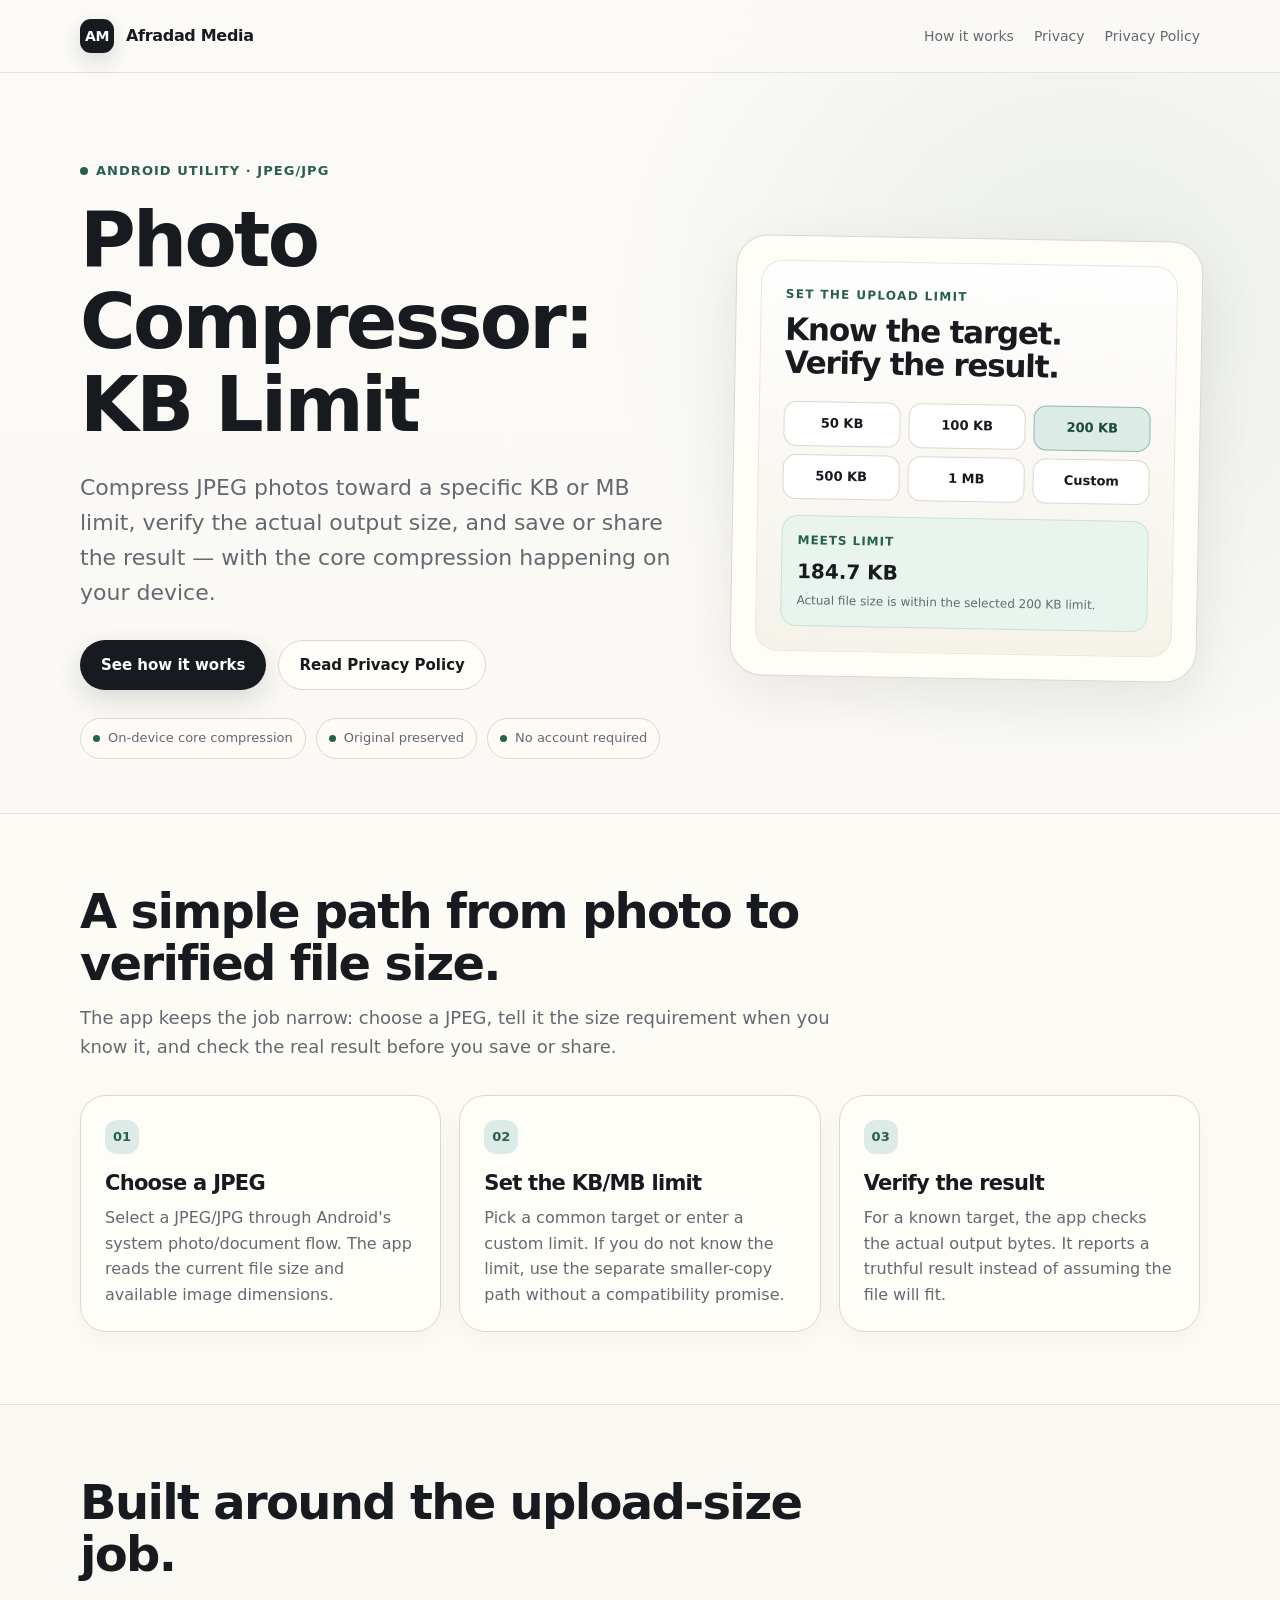
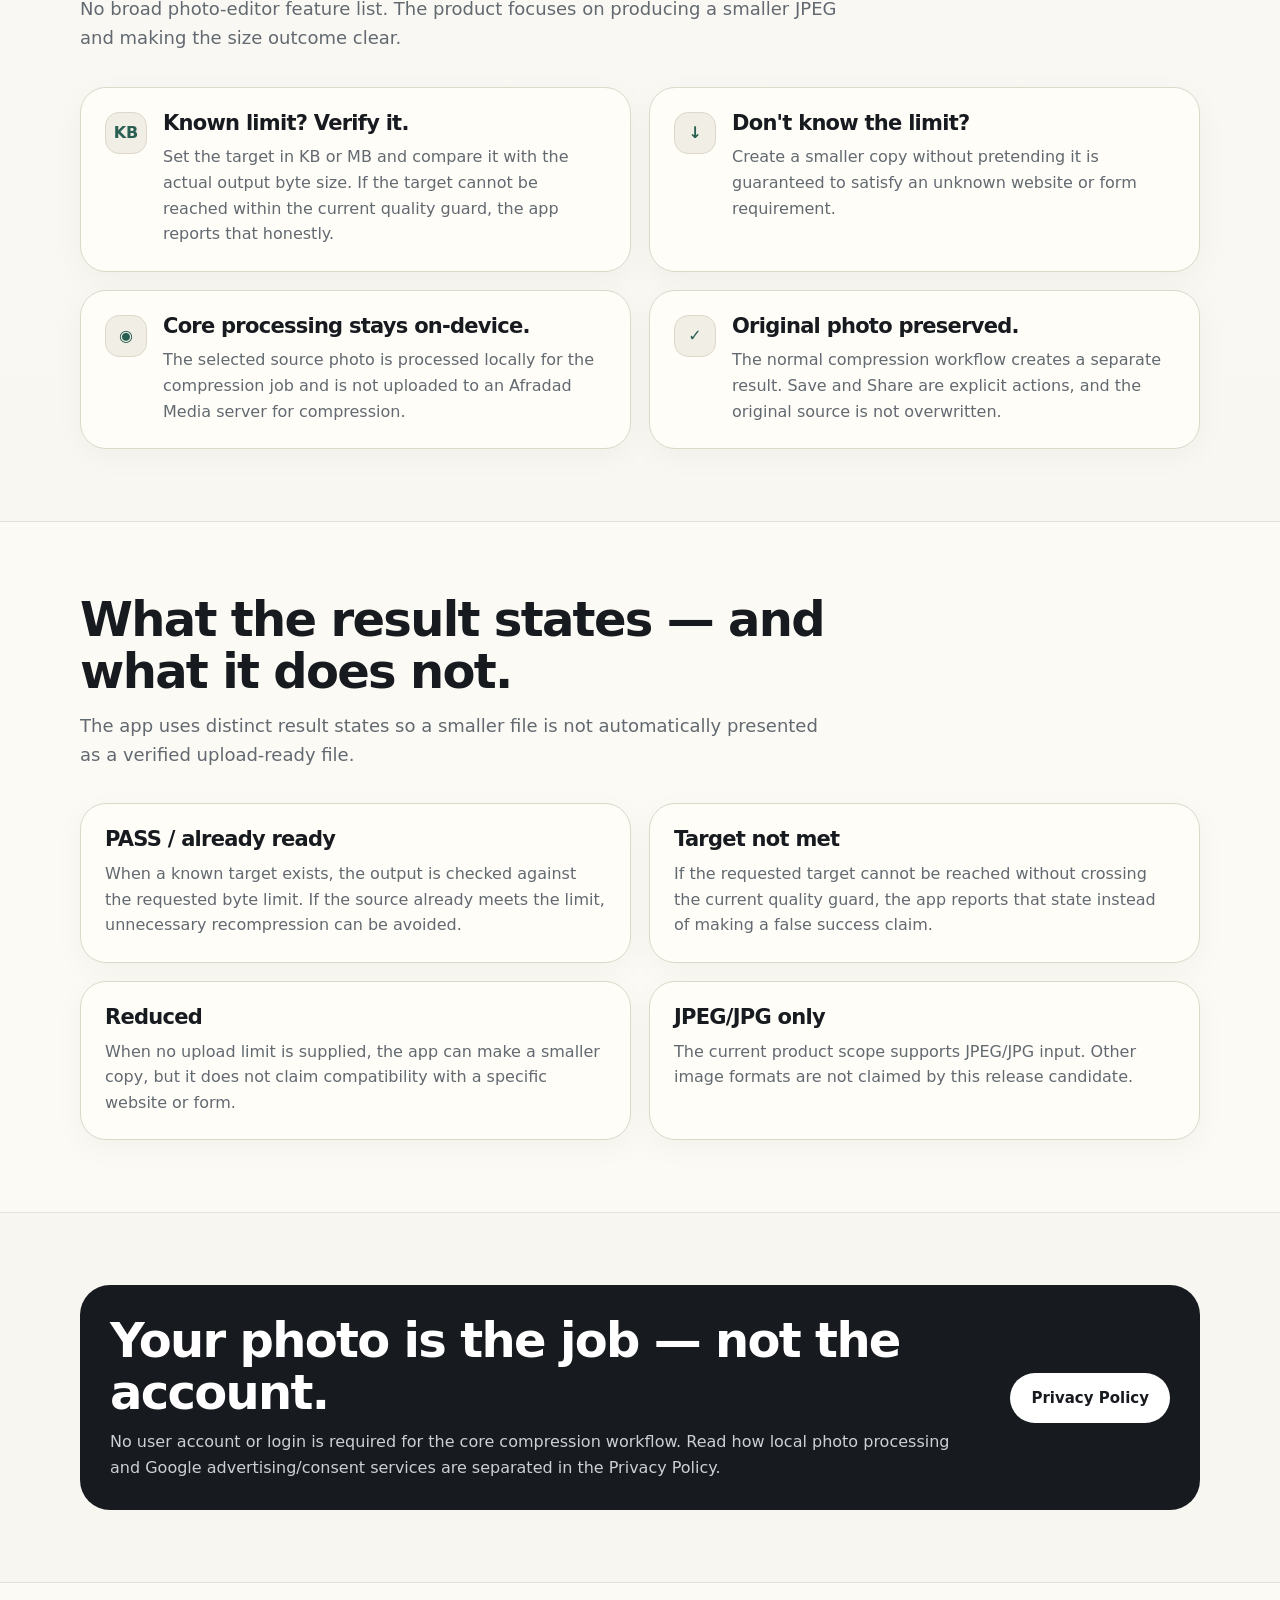
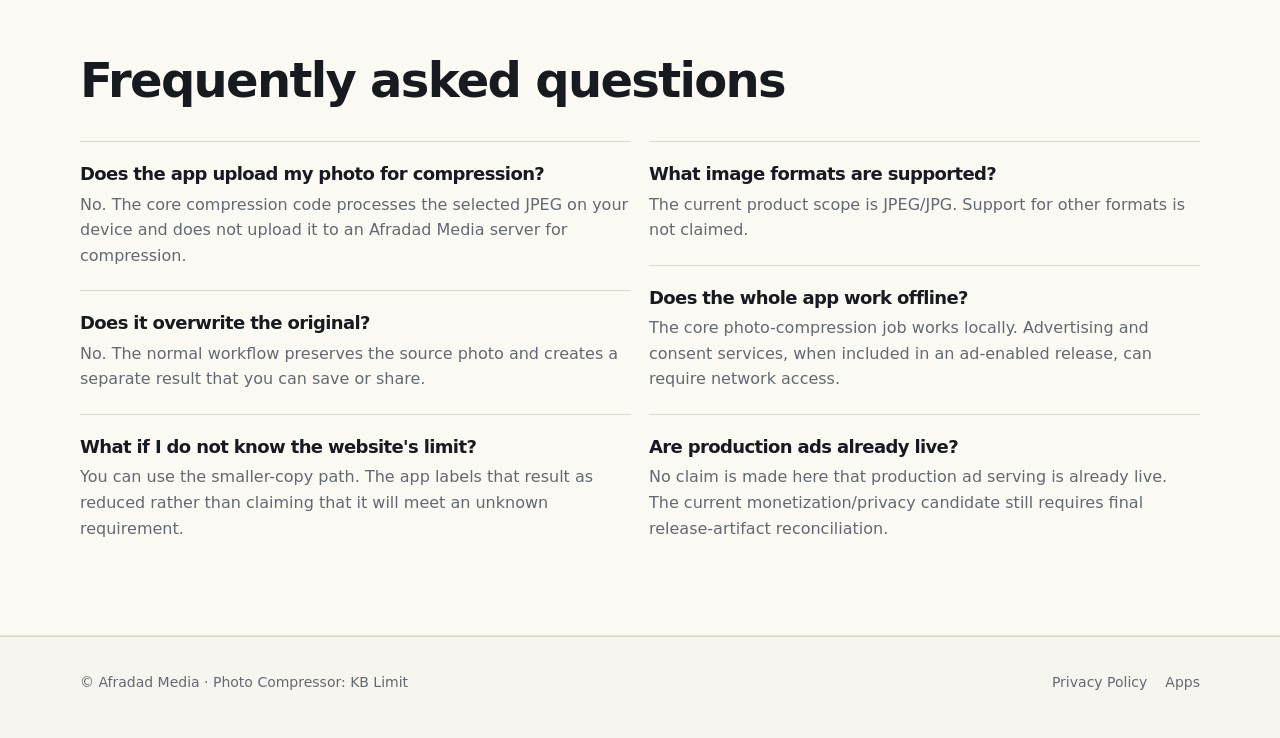
==== public/photo-compressor-kb-limit/index.html @ e623240b "feat: add Photo Compressor landing page candidate" ====
<!doctype html>
<html lang="en">
<head>
  <meta charset="utf-8">
  <meta name="viewport" content="width=device-width,initial-scale=1">
  <meta name="robots" content="noindex,nofollow">
  <meta name="description" content="Compress JPEG photos toward a specific KB or MB limit, verify the actual output size, and save or share the result.">
  <link rel="canonical" href="https://apps.afradadmedia.com/photo-compressor-kb-limit/">
  <title>Photo Compressor: KB Limit — Afradad Media</title>
  <link rel="stylesheet" href="./assets/site.css">
</head>
<body>
  <header class="site-header">
    <div class="container nav">
      <a class="brand" href="../" aria-label="Afradad Media apps home">
        <span class="brand-mark" aria-hidden="true">AM</span>
        <span>Afradad Media</span>
      </a>
      <nav class="nav-links" aria-label="Primary">
        <a href="#how-it-works">How it works</a>
        <a href="#privacy">Privacy</a>
        <a href="./privacy/">Privacy Policy</a>
      </nav>
    </div>
  </header>

  <main>
    <section class="hero">
      <div class="container hero-grid">
        <div>
          <div class="eyebrow">Android utility · JPEG/JPG</div>
          <h1>Photo Compressor:<br>KB Limit</h1>
          <p class="lead">Compress JPEG photos toward a specific KB or MB limit, verify the actual output size, and save or share the result — with the core compression happening on your device.</p>
          <div class="hero-actions">
            <a class="button primary" href="#how-it-works">See how it works</a>
            <a class="button secondary" href="./privacy/">Read Privacy Policy</a>
          </div>
          <div class="trust-row" aria-label="Product highlights">
            <span class="trust-pill"><span class="trust-dot"></span>On-device core compression</span>
            <span class="trust-pill"><span class="trust-dot"></span>Original preserved</span>
            <span class="trust-pill"><span class="trust-dot"></span>No account required</span>
          </div>
        </div>

        <div class="product-card" aria-label="Illustration of the KB limit workflow">
          <div class="product-card-inner">
            <div class="mini-kicker">Set the upload limit</div>
            <div class="mini-title">Know the target.<br>Verify the result.</div>
            <div class="limit-grid" aria-hidden="true">
              <div class="limit-chip">50 KB</div>
              <div class="limit-chip">100 KB</div>
              <div class="limit-chip active">200 KB</div>
              <div class="limit-chip">500 KB</div>
              <div class="limit-chip">1 MB</div>
              <div class="limit-chip">Custom</div>
            </div>
            <div class="proof-box" aria-hidden="true">
              <div class="proof-label">Meets limit</div>
              <div class="proof-value">184.7 KB</div>
              <div class="proof-detail">Actual file size is within the selected 200 KB limit.</div>
            </div>
          </div>
        </div>
      </div>
    </section>

    <section class="section section-soft" id="how-it-works">
      <div class="container">
        <div class="section-head">
          <h2>A simple path from photo to verified file size.</h2>
          <p>The app keeps the job narrow: choose a JPEG, tell it the size requirement when you know it, and check the real result before you save or share.</p>
        </div>
        <div class="step-grid">
          <article class="card">
            <div class="step-num">01</div>
            <h3>Choose a JPEG</h3>
            <p>Select a JPEG/JPG through Android's system photo/document flow. The app reads the current file size and available image dimensions.</p>
          </article>
          <article class="card">
            <div class="step-num">02</div>
            <h3>Set the KB/MB limit</h3>
            <p>Pick a common target or enter a custom limit. If you do not know the limit, use the separate smaller-copy path without a compatibility promise.</p>
          </article>
          <article class="card">
            <div class="step-num">03</div>
            <h3>Verify the result</h3>
            <p>For a known target, the app checks the actual output bytes. It reports a truthful result instead of assuming the file will fit.</p>
          </article>
        </div>
      </div>
    </section>

    <section class="section">
      <div class="container">
        <div class="section-head">
          <h2>Built around the upload-size job.</h2>
          <p>No broad photo-editor feature list. The product focuses on producing a smaller JPEG and making the size outcome clear.</p>
        </div>
        <div class="feature-grid">
          <article class="card feature-card">
            <div class="icon" aria-hidden="true">KB</div>
            <div>
              <h3>Known limit? Verify it.</h3>
              <p>Set the target in KB or MB and compare it with the actual output byte size. If the target cannot be reached within the current quality guard, the app reports that honestly.</p>
            </div>
          </article>
          <article class="card feature-card">
            <div class="icon" aria-hidden="true">↓</div>
            <div>
              <h3>Don't know the limit?</h3>
              <p>Create a smaller copy without pretending it is guaranteed to satisfy an unknown website or form requirement.</p>
            </div>
          </article>
          <article class="card feature-card" id="privacy">
            <div class="icon" aria-hidden="true">◉</div>
            <div>
              <h3>Core processing stays on-device.</h3>
              <p>The selected source photo is processed locally for the compression job and is not uploaded to an Afradad Media server for compression.</p>
            </div>
          </article>
          <article class="card feature-card">
            <div class="icon" aria-hidden="true">✓</div>
            <div>
              <h3>Original photo preserved.</h3>
              <p>The normal compression workflow creates a separate result. Save and Share are explicit actions, and the original source is not overwritten.</p>
            </div>
          </article>
        </div>
      </div>
    </section>

    <section class="section section-soft">
      <div class="container">
        <div class="section-head">
          <h2>What the result states — and what it does not.</h2>
          <p>The app uses distinct result states so a smaller file is not automatically presented as a verified upload-ready file.</p>
        </div>
        <div class="feature-grid">
          <article class="card">
            <h3>PASS / already ready</h3>
            <p>When a known target exists, the output is checked against the requested byte limit. If the source already meets the limit, unnecessary recompression can be avoided.</p>
          </article>
          <article class="card">
            <h3>Target not met</h3>
            <p>If the requested target cannot be reached without crossing the current quality guard, the app reports that state instead of making a false success claim.</p>
          </article>
          <article class="card">
            <h3>Reduced</h3>
            <p>When no upload limit is supplied, the app can make a smaller copy, but it does not claim compatibility with a specific website or form.</p>
          </article>
          <article class="card">
            <h3>JPEG/JPG only</h3>
            <p>The current product scope supports JPEG/JPG input. Other image formats are not claimed by this release candidate.</p>
          </article>
        </div>
      </div>
    </section>

    <section class="section">
      <div class="container">
        <div class="callout">
          <div>
            <h2>Your photo is the job — not the account.</h2>
            <p>No user account or login is required for the core compression workflow. Read how local photo processing and Google advertising/consent services are separated in the Privacy Policy.</p>
          </div>
          <a class="button" href="./privacy/">Privacy Policy</a>
        </div>
      </div>
    </section>

    <section class="section section-soft" id="faq">
      <div class="container">
        <div class="section-head">
          <h2>Frequently asked questions</h2>
        </div>
        <div class="faq-grid">
          <div>
            <article class="faq-item">
              <h3>Does the app upload my photo for compression?</h3>
              <p>No. The core compression code processes the selected JPEG on your device and does not upload it to an Afradad Media server for compression.</p>
            </article>
            <article class="faq-item">
              <h3>Does it overwrite the original?</h3>
              <p>No. The normal workflow preserves the source photo and creates a separate result that you can save or share.</p>
            </article>
            <article class="faq-item">
              <h3>What if I do not know the website's limit?</h3>
              <p>You can use the smaller-copy path. The app labels that result as reduced rather than claiming that it will meet an unknown requirement.</p>
            </article>
          </div>
          <div>
            <article class="faq-item">
              <h3>What image formats are supported?</h3>
              <p>The current product scope is JPEG/JPG. Support for other formats is not claimed.</p>
            </article>
            <article class="faq-item">
              <h3>Does the whole app work offline?</h3>
              <p>The core photo-compression job works locally. Advertising and consent services, when included in an ad-enabled release, can require network access.</p>
            </article>
            <article class="faq-item">
              <h3>Are production ads already live?</h3>
              <p>No claim is made here that production ad serving is already live. The current monetization/privacy candidate still requires final release-artifact reconciliation.</p>
            </article>
          </div>
        </div>
      </div>
    </section>
  </main>

  <footer class="site-footer">
    <div class="container footer-row">
      <div>© Afradad Media · Photo Compressor: KB Limit</div>
      <div class="footer-links">
        <a href="./privacy/">Privacy Policy</a>
        <a href="../">Apps</a>
      </div>
    </div>
  </footer>
</body>
</html>
---- public/photo-compressor-kb-limit/assets/site.css ----
:root{
  --bg:#f7f5ef;
  --surface:#fffdf8;
  --surface-2:#f1eee5;
  --ink:#171a1f;
  --muted:#626970;
  --line:#ddd8ca;
  --accent:#295f52;
  --accent-2:#dcebe5;
  --warning:#7b5c16;
  --warning-bg:#fff4cf;
  --success:#246346;
  --shadow:0 18px 55px rgba(23,26,31,.08);
  --radius:26px;
  --radius-sm:16px;
  --max:1120px;
}
*{box-sizing:border-box}
html{scroll-behavior:smooth}
body{
  margin:0;
  font-family:Inter,ui-sans-serif,system-ui,-apple-system,BlinkMacSystemFont,"Segoe UI",sans-serif;
  color:var(--ink);
  background:
    radial-gradient(circle at 85% 8%,rgba(41,95,82,.08),transparent 30rem),
    linear-gradient(180deg,#fbfaf6 0%,var(--bg) 100%);
  line-height:1.6;
  -webkit-font-smoothing:antialiased;
}
a{color:inherit}
img{max-width:100%;display:block}
.container{width:min(calc(100% - 32px),var(--max));margin-inline:auto}
.site-header{
  position:sticky;top:0;z-index:20;
  backdrop-filter:saturate(160%) blur(18px);
  background:rgba(251,250,246,.86);
  border-bottom:1px solid rgba(221,216,202,.75);
}
.nav{min-height:72px;display:flex;align-items:center;justify-content:space-between;gap:24px}
.brand{display:flex;align-items:center;gap:12px;text-decoration:none;font-weight:760;letter-spacing:-.02em}
.brand-mark{
  width:34px;height:34px;border-radius:11px;
  display:grid;place-items:center;
  background:var(--ink);color:#fff;font-weight:800;font-size:14px;
  box-shadow:0 8px 20px rgba(23,26,31,.14)
}
.nav-links{display:flex;align-items:center;gap:20px;color:var(--muted);font-size:14px}
.nav-links a{text-decoration:none}
.nav-links a:hover{color:var(--ink)}
.hero{padding:84px 0 54px}
.hero-grid{display:grid;grid-template-columns:minmax(0,1.12fr) minmax(330px,.88fr);gap:58px;align-items:center}
.eyebrow{
  display:inline-flex;align-items:center;gap:8px;
  font-size:13px;font-weight:760;letter-spacing:.08em;text-transform:uppercase;
  color:var(--accent);margin-bottom:18px
}
.eyebrow::before{content:"";width:8px;height:8px;border-radius:50%;background:var(--accent)}
h1,h2,h3{margin:0;letter-spacing:-.035em;line-height:1.08}
h1{font-size:clamp(44px,7vw,76px);max-width:820px}
h2{font-size:clamp(30px,4vw,48px)}
h3{font-size:21px}
.lead{font-size:clamp(18px,2.1vw,22px);color:var(--muted);max-width:760px;margin:24px 0 0}
.hero-actions{display:flex;gap:12px;flex-wrap:wrap;margin-top:30px}
.button{
  display:inline-flex;align-items:center;justify-content:center;gap:8px;
  min-height:50px;padding:0 20px;border-radius:999px;
  text-decoration:none;font-weight:720;font-size:15px;border:1px solid transparent
}
.button.primary{background:var(--ink);color:#fff;box-shadow:0 10px 28px rgba(23,26,31,.14)}
.button.secondary{background:var(--surface);border-color:var(--line)}
.trust-row{display:flex;flex-wrap:wrap;gap:10px;margin-top:28px}
.trust-pill{
  display:inline-flex;align-items:center;gap:8px;
  padding:9px 12px;border:1px solid var(--line);border-radius:999px;
  background:rgba(255,253,248,.75);font-size:13px;color:var(--muted)
}
.trust-dot{width:7px;height:7px;border-radius:50%;background:var(--success)}
.product-card{
  background:var(--surface);border:1px solid var(--line);border-radius:32px;
  box-shadow:var(--shadow);padding:24px;transform:rotate(1deg)
}
.product-card-inner{
  border-radius:22px;background:linear-gradient(180deg,#fefefe 0%,#f5f2e9 100%);
  border:1px solid #ebe6da;padding:24px
}
.mini-kicker{font-size:12px;text-transform:uppercase;letter-spacing:.11em;color:var(--accent);font-weight:800}
.mini-title{font-size:31px;line-height:1.06;letter-spacing:-.04em;margin-top:9px;font-weight:780}
.limit-grid{display:grid;grid-template-columns:repeat(3,1fr);gap:8px;margin-top:22px}
.limit-chip{border:1px solid var(--line);background:#fff;padding:11px 6px;border-radius:13px;text-align:center;font-weight:700;font-size:13px}
.limit-chip.active{background:var(--accent-2);border-color:#8fb7aa;color:#19483c}
.proof-box{margin-top:16px;padding:15px;border-radius:16px;background:#eaf4ef;border:1px solid #c9e1d6}
.proof-label{font-size:12px;color:var(--success);font-weight:800;text-transform:uppercase;letter-spacing:.08em}
.proof-value{font-size:20px;font-weight:780;margin-top:5px}
.proof-detail{font-size:12px;color:var(--muted);margin-top:4px}
.section{padding:72px 0}
.section-soft{background:rgba(255,253,248,.58);border-top:1px solid rgba(221,216,202,.7);border-bottom:1px solid rgba(221,216,202,.7)}
.section-head{max-width:760px;margin-bottom:34px}
.section-head p{color:var(--muted);font-size:18px;margin:14px 0 0}
.step-grid,.feature-grid,.faq-grid{display:grid;grid-template-columns:repeat(3,1fr);gap:18px}
.card{
  background:var(--surface);border:1px solid var(--line);border-radius:var(--radius);
  padding:24px;box-shadow:0 8px 30px rgba(23,26,31,.04)
}
.step-num{
  width:34px;height:34px;border-radius:12px;display:grid;place-items:center;
  background:var(--accent-2);color:var(--accent);font-weight:800;font-size:13px;margin-bottom:18px
}
.card p{color:var(--muted);margin:10px 0 0}
.feature-grid{grid-template-columns:repeat(2,1fr)}
.feature-card{display:grid;grid-template-columns:auto 1fr;gap:16px;align-items:start}
.icon{
  width:42px;height:42px;border-radius:14px;display:grid;place-items:center;
  background:var(--surface-2);border:1px solid var(--line);font-weight:800;color:var(--accent)
}
.callout{
  display:grid;grid-template-columns:1fr auto;gap:28px;align-items:center;
  padding:30px;border-radius:30px;background:var(--ink);color:#fff
}
.callout p{margin:10px 0 0;color:#cbd0d4}
.callout .button{background:#fff;color:var(--ink)}
.faq-grid{grid-template-columns:1fr 1fr}
.faq-item{padding:22px 0;border-top:1px solid var(--line)}
.faq-item h3{font-size:18px}
.faq-item p{color:var(--muted);margin:8px 0 0}
.site-footer{padding:34px 0 44px;border-top:1px solid var(--line);color:var(--muted);font-size:14px}
.footer-row{display:flex;justify-content:space-between;gap:20px;align-items:center}
.footer-links{display:flex;gap:18px;flex-wrap:wrap}
.footer-links a{text-decoration:none}
.policy-wrap{width:min(calc(100% - 32px),900px);margin-inline:auto;padding:64px 0 80px}
.policy-header{margin-bottom:36px}
.policy-header h1{font-size:clamp(40px,6vw,64px)}
.policy-meta{color:var(--muted);margin-top:14px}
.review-note{
  margin:28px 0;padding:18px 20px;border-radius:16px;
  background:var(--warning-bg);border:1px solid #ead58a;color:#5e4813
}
.review-note strong{display:block;margin-bottom:4px}
.policy-section{padding:30px 0;border-top:1px solid var(--line)}
.policy-section h2{font-size:28px;margin-bottom:12px}
.policy-section h3{font-size:18px;margin:22px 0 8px}
.policy-section p,.policy-section li{color:#454b51}
.policy-section ul{padding-left:20px}
.policy-section li+li{margin-top:7px}
.policy-summary{
  display:grid;grid-template-columns:repeat(2,1fr);gap:12px;margin:24px 0 10px
}
.summary-item{background:var(--surface);border:1px solid var(--line);border-radius:16px;padding:16px}
.summary-item strong{display:block;font-size:14px}
.summary-item span{display:block;color:var(--muted);font-size:13px;margin-top:4px}
.codeish{
  font-family:ui-monospace,SFMono-Regular,Menlo,Consolas,monospace;
  font-size:.94em;background:var(--surface-2);padding:2px 6px;border-radius:6px
}
@media (max-width:860px){
  .hero{padding-top:56px}
  .hero-grid{grid-template-columns:1fr;gap:36px}
  .product-card{transform:none;max-width:560px}
  .step-grid{grid-template-columns:1fr}
  .feature-grid,.faq-grid{grid-template-columns:1fr}
  .callout{grid-template-columns:1fr}
}
@media (max-width:620px){
  .nav{min-height:64px}
  .nav-links a:not(:last-child){display:none}
  .hero{padding:46px 0 38px}
  .section{padding:54px 0}
  .product-card{padding:14px;border-radius:24px}
  .product-card-inner{padding:18px}
  .policy-summary{grid-template-columns:1fr}
  .footer-row{align-items:flex-start;flex-direction:column}
}
@media (prefers-reduced-motion:reduce){
  html{scroll-behavior:auto}
}
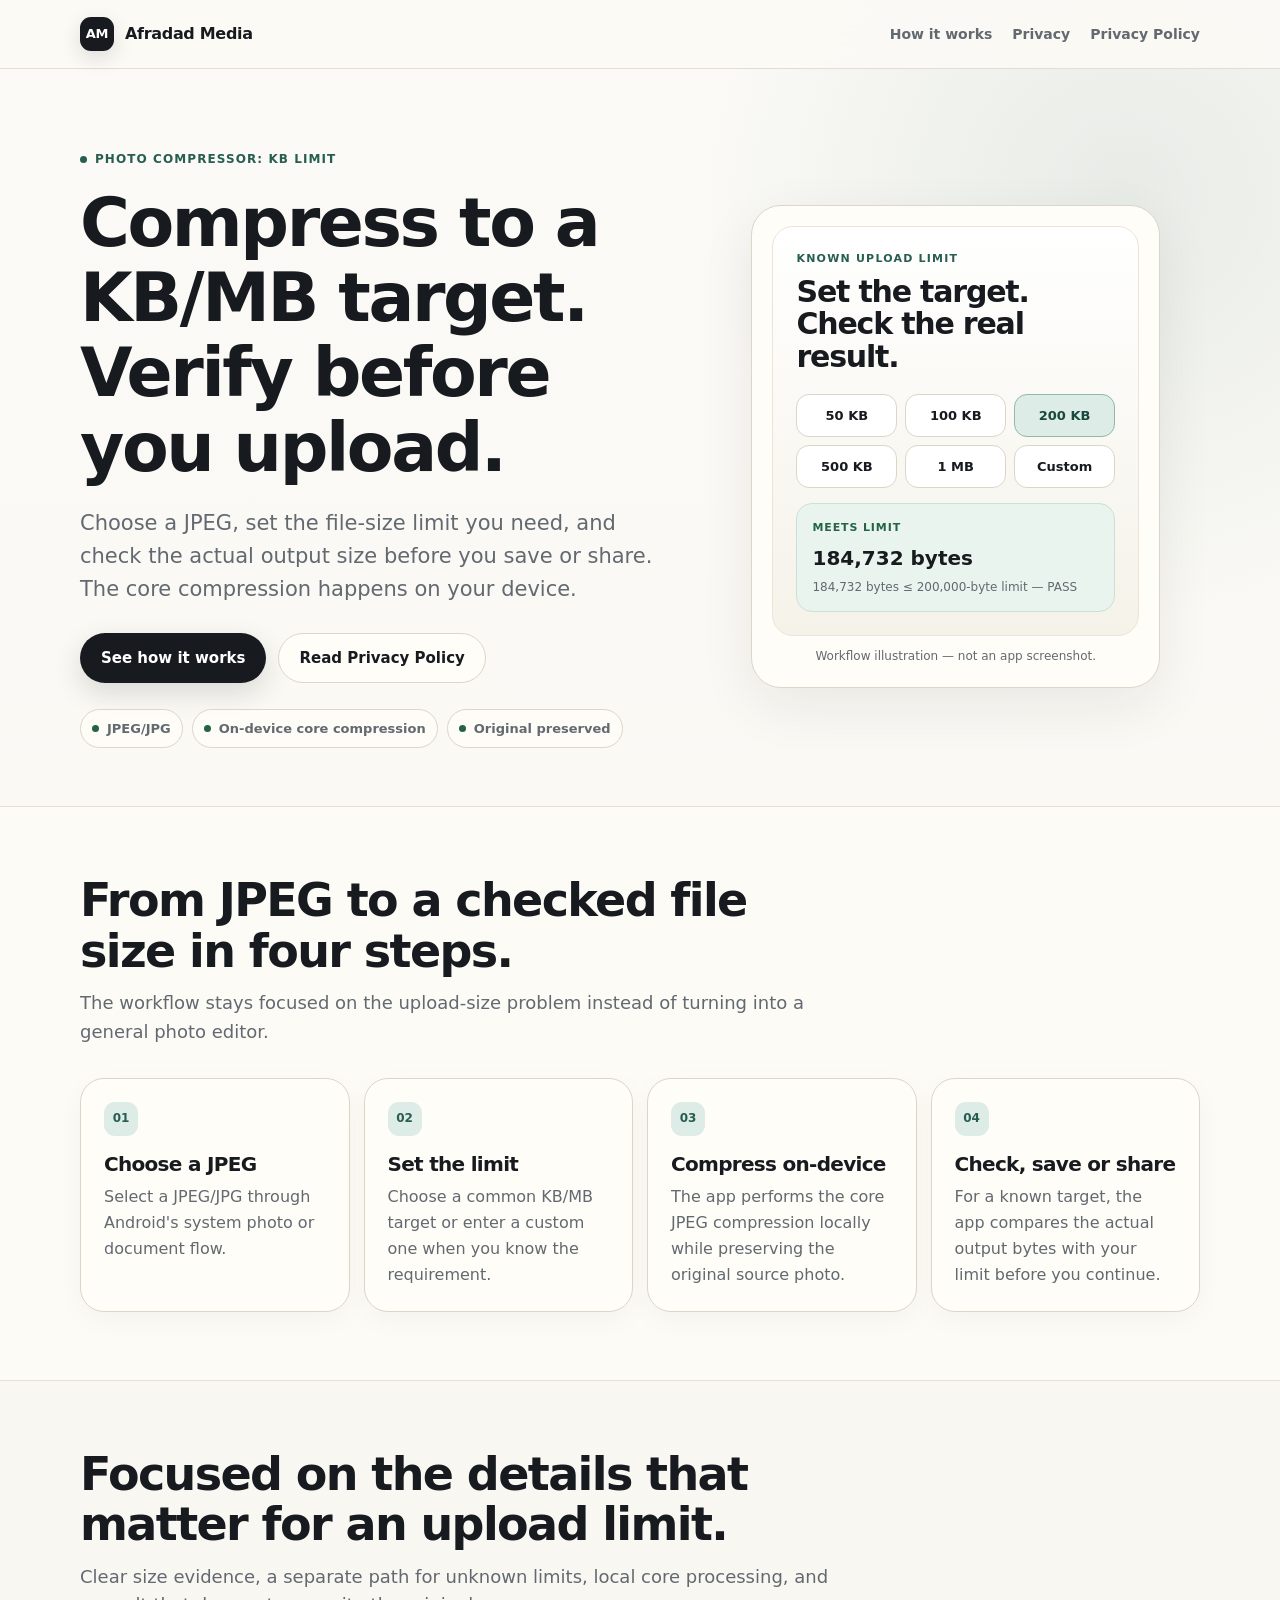
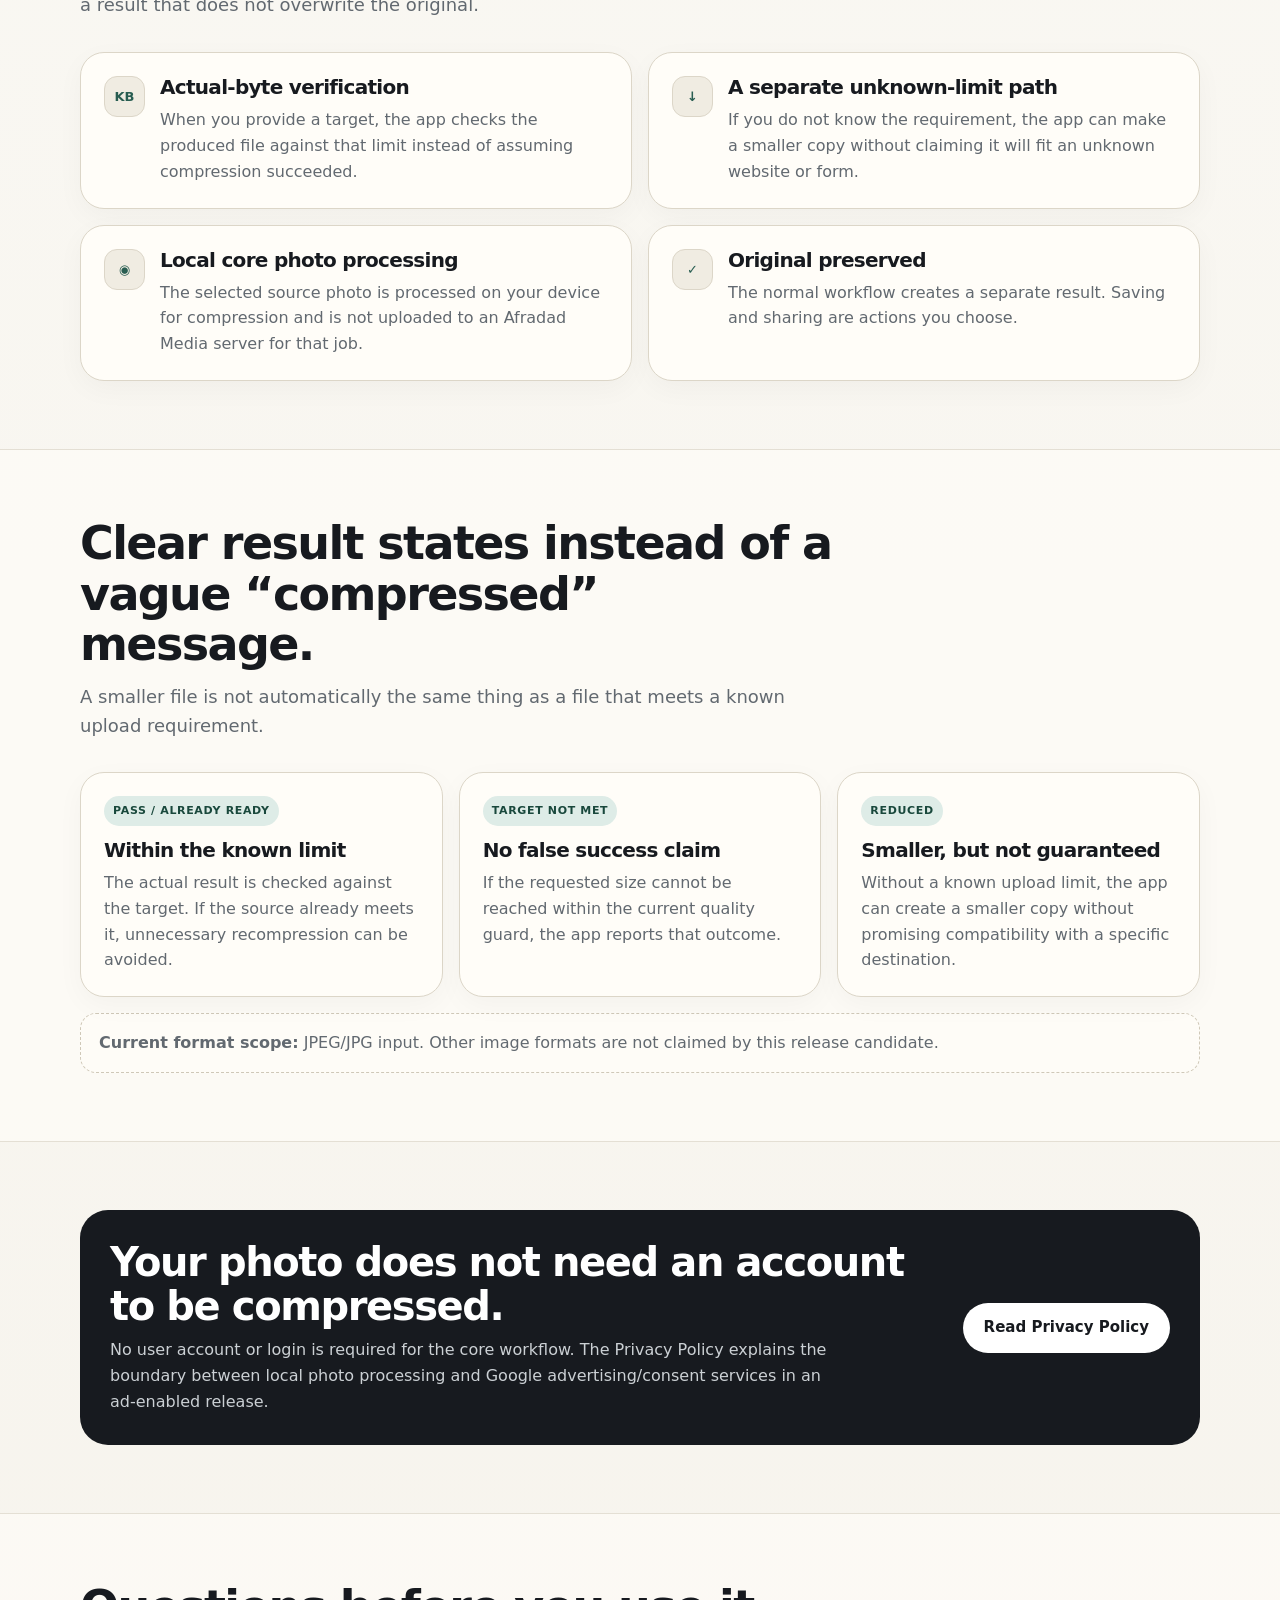
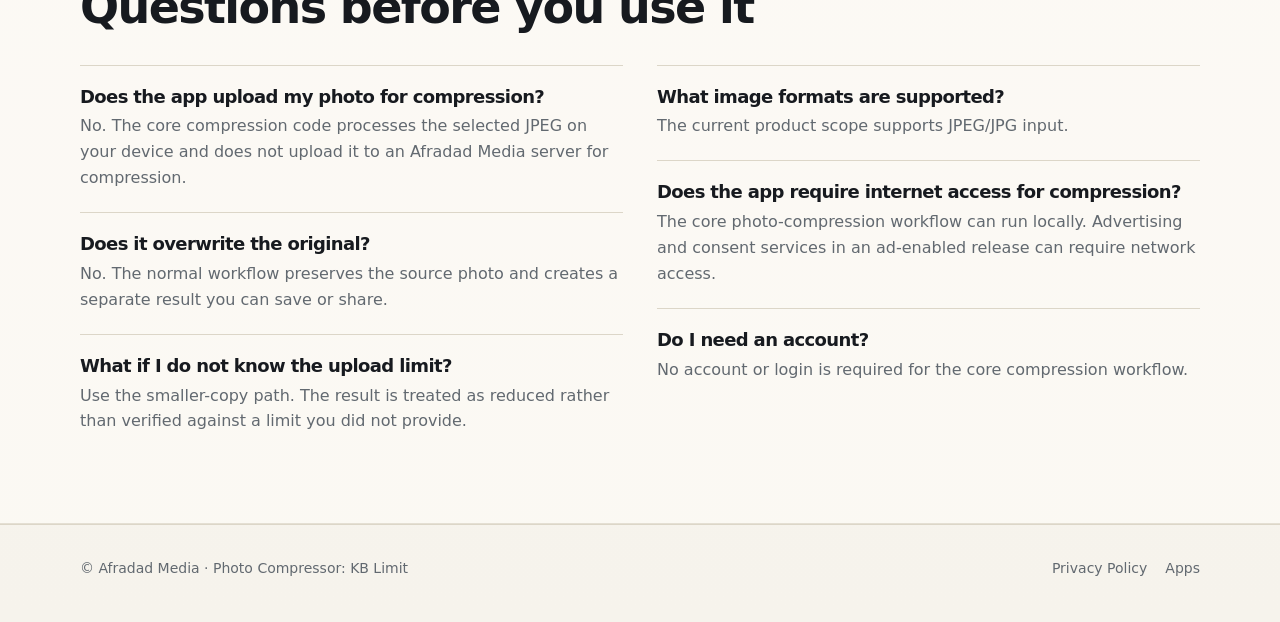
==== commit ad767931: "refine: sharpen landing hierarchy and buyer-job copy" ====
--- a/public/photo-compressor-kb-limit/index.html
+++ b/public/photo-compressor-kb-limit/index.html
@@ -4,12 +4,15 @@
   <meta charset="utf-8">
   <meta name="viewport" content="width=device-width,initial-scale=1">
   <meta name="robots" content="noindex,nofollow">
+  <meta name="theme-color" content="#fbfaf6">
   <meta name="description" content="Compress JPEG photos toward a specific KB or MB limit, verify the actual output size, and save or share the result.">
   <link rel="canonical" href="https://apps.afradadmedia.com/photo-compressor-kb-limit/">
   <title>Photo Compressor: KB Limit — Afradad Media</title>
   <link rel="stylesheet" href="./assets/site.css">
 </head>
 <body>
+  <a class="skip-link" href="#main">Skip to content</a>
+
   <header class="site-header">
     <div class="container nav">
       <a class="brand" href="../" aria-label="Afradad Media apps home">
@@ -24,28 +27,28 @@
     </div>
   </header>
 
-  <main>
+  <main id="main">
     <section class="hero">
       <div class="container hero-grid">
         <div>
-          <div class="eyebrow">Android utility · JPEG/JPG</div>
-          <h1>Photo Compressor:<br>KB Limit</h1>
-          <p class="lead">Compress JPEG photos toward a specific KB or MB limit, verify the actual output size, and save or share the result — with the core compression happening on your device.</p>
+          <div class="eyebrow">Photo Compressor: KB Limit</div>
+          <h1>Compress to a KB/MB target. Verify before you upload.</h1>
+          <p class="lead">Choose a JPEG, set the file-size limit you need, and check the actual output size before you save or share. The core compression happens on your device.</p>
           <div class="hero-actions">
             <a class="button primary" href="#how-it-works">See how it works</a>
             <a class="button secondary" href="./privacy/">Read Privacy Policy</a>
           </div>
           <div class="trust-row" aria-label="Product highlights">
+            <span class="trust-pill"><span class="trust-dot"></span>JPEG/JPG</span>
             <span class="trust-pill"><span class="trust-dot"></span>On-device core compression</span>
             <span class="trust-pill"><span class="trust-dot"></span>Original preserved</span>
-            <span class="trust-pill"><span class="trust-dot"></span>No account required</span>
-          </div>
-        </div>
-
-        <div class="product-card" aria-label="Illustration of the KB limit workflow">
+          </div>
+        </div>
+
+        <figure class="product-card">
           <div class="product-card-inner">
-            <div class="mini-kicker">Set the upload limit</div>
-            <div class="mini-title">Know the target.<br>Verify the result.</div>
+            <div class="mini-kicker">Known upload limit</div>
+            <div class="mini-title">Set the target.<br>Check the real result.</div>
             <div class="limit-grid" aria-hidden="true">
               <div class="limit-chip">50 KB</div>
               <div class="limit-chip">100 KB</div>
@@ -56,35 +59,41 @@
             </div>
             <div class="proof-box" aria-hidden="true">
               <div class="proof-label">Meets limit</div>
-              <div class="proof-value">184.7 KB</div>
-              <div class="proof-detail">Actual file size is within the selected 200 KB limit.</div>
-            </div>
-          </div>
-        </div>
+              <div class="proof-value">184,732 bytes</div>
+              <div class="proof-detail">184,732 bytes ≤ 200,000-byte limit — PASS</div>
+            </div>
+          </div>
+          <figcaption class="visual-caption">Workflow illustration — not an app screenshot.</figcaption>
+        </figure>
       </div>
     </section>
 
     <section class="section section-soft" id="how-it-works">
       <div class="container">
         <div class="section-head">
-          <h2>A simple path from photo to verified file size.</h2>
-          <p>The app keeps the job narrow: choose a JPEG, tell it the size requirement when you know it, and check the real result before you save or share.</p>
+          <h2>From JPEG to a checked file size in four steps.</h2>
+          <p>The workflow stays focused on the upload-size problem instead of turning into a general photo editor.</p>
         </div>
         <div class="step-grid">
           <article class="card">
             <div class="step-num">01</div>
             <h3>Choose a JPEG</h3>
-            <p>Select a JPEG/JPG through Android's system photo/document flow. The app reads the current file size and available image dimensions.</p>
+            <p>Select a JPEG/JPG through Android's system photo or document flow.</p>
           </article>
           <article class="card">
             <div class="step-num">02</div>
-            <h3>Set the KB/MB limit</h3>
-            <p>Pick a common target or enter a custom limit. If you do not know the limit, use the separate smaller-copy path without a compatibility promise.</p>
+            <h3>Set the limit</h3>
+            <p>Choose a common KB/MB target or enter a custom one when you know the requirement.</p>
           </article>
           <article class="card">
             <div class="step-num">03</div>
-            <h3>Verify the result</h3>
-            <p>For a known target, the app checks the actual output bytes. It reports a truthful result instead of assuming the file will fit.</p>
+            <h3>Compress on-device</h3>
+            <p>The app performs the core JPEG compression locally while preserving the original source photo.</p>
+          </article>
+          <article class="card">
+            <div class="step-num">04</div>
+            <h3>Check, save or share</h3>
+            <p>For a known target, the app compares the actual output bytes with your limit before you continue.</p>
           </article>
         </div>
       </div>
@@ -93,36 +102,36 @@
     <section class="section">
       <div class="container">
         <div class="section-head">
-          <h2>Built around the upload-size job.</h2>
-          <p>No broad photo-editor feature list. The product focuses on producing a smaller JPEG and making the size outcome clear.</p>
+          <h2>Focused on the details that matter for an upload limit.</h2>
+          <p>Clear size evidence, a separate path for unknown limits, local core processing, and a result that does not overwrite the original.</p>
         </div>
         <div class="feature-grid">
           <article class="card feature-card">
             <div class="icon" aria-hidden="true">KB</div>
             <div>
-              <h3>Known limit? Verify it.</h3>
-              <p>Set the target in KB or MB and compare it with the actual output byte size. If the target cannot be reached within the current quality guard, the app reports that honestly.</p>
+              <h3>Actual-byte verification</h3>
+              <p>When you provide a target, the app checks the produced file against that limit instead of assuming compression succeeded.</p>
             </div>
           </article>
           <article class="card feature-card">
             <div class="icon" aria-hidden="true">↓</div>
             <div>
-              <h3>Don't know the limit?</h3>
-              <p>Create a smaller copy without pretending it is guaranteed to satisfy an unknown website or form requirement.</p>
+              <h3>A separate unknown-limit path</h3>
+              <p>If you do not know the requirement, the app can make a smaller copy without claiming it will fit an unknown website or form.</p>
             </div>
           </article>
           <article class="card feature-card" id="privacy">
             <div class="icon" aria-hidden="true">◉</div>
             <div>
-              <h3>Core processing stays on-device.</h3>
-              <p>The selected source photo is processed locally for the compression job and is not uploaded to an Afradad Media server for compression.</p>
+              <h3>Local core photo processing</h3>
+              <p>The selected source photo is processed on your device for compression and is not uploaded to an Afradad Media server for that job.</p>
             </div>
           </article>
           <article class="card feature-card">
             <div class="icon" aria-hidden="true">✓</div>
             <div>
-              <h3>Original photo preserved.</h3>
-              <p>The normal compression workflow creates a separate result. Save and Share are explicit actions, and the original source is not overwritten.</p>
+              <h3>Original preserved</h3>
+              <p>The normal workflow creates a separate result. Saving and sharing are actions you choose.</p>
             </div>
           </article>
         </div>
@@ -132,27 +141,27 @@
     <section class="section section-soft">
       <div class="container">
         <div class="section-head">
-          <h2>What the result states — and what it does not.</h2>
-          <p>The app uses distinct result states so a smaller file is not automatically presented as a verified upload-ready file.</p>
-        </div>
-        <div class="feature-grid">
-          <article class="card">
-            <h3>PASS / already ready</h3>
-            <p>When a known target exists, the output is checked against the requested byte limit. If the source already meets the limit, unnecessary recompression can be avoided.</p>
-          </article>
-          <article class="card">
-            <h3>Target not met</h3>
-            <p>If the requested target cannot be reached without crossing the current quality guard, the app reports that state instead of making a false success claim.</p>
-          </article>
-          <article class="card">
-            <h3>Reduced</h3>
-            <p>When no upload limit is supplied, the app can make a smaller copy, but it does not claim compatibility with a specific website or form.</p>
-          </article>
-          <article class="card">
-            <h3>JPEG/JPG only</h3>
-            <p>The current product scope supports JPEG/JPG input. Other image formats are not claimed by this release candidate.</p>
-          </article>
-        </div>
+          <h2>Clear result states instead of a vague “compressed” message.</h2>
+          <p>A smaller file is not automatically the same thing as a file that meets a known upload requirement.</p>
+        </div>
+        <div class="status-grid">
+          <article class="card">
+            <div class="status-label">PASS / Already ready</div>
+            <h3>Within the known limit</h3>
+            <p>The actual result is checked against the target. If the source already meets it, unnecessary recompression can be avoided.</p>
+          </article>
+          <article class="card">
+            <div class="status-label">Target not met</div>
+            <h3>No false success claim</h3>
+            <p>If the requested size cannot be reached within the current quality guard, the app reports that outcome.</p>
+          </article>
+          <article class="card">
+            <div class="status-label">Reduced</div>
+            <h3>Smaller, but not guaranteed</h3>
+            <p>Without a known upload limit, the app can create a smaller copy without promising compatibility with a specific destination.</p>
+          </article>
+        </div>
+        <div class="format-note"><strong>Current format scope:</strong> JPEG/JPG input. Other image formats are not claimed by this release candidate.</div>
       </div>
     </section>
 
@@ -160,10 +169,10 @@
       <div class="container">
         <div class="callout">
           <div>
-            <h2>Your photo is the job — not the account.</h2>
-            <p>No user account or login is required for the core compression workflow. Read how local photo processing and Google advertising/consent services are separated in the Privacy Policy.</p>
-          </div>
-          <a class="button" href="./privacy/">Privacy Policy</a>
+            <h2>Your photo does not need an account to be compressed.</h2>
+            <p>No user account or login is required for the core workflow. The Privacy Policy explains the boundary between local photo processing and Google advertising/consent services in an ad-enabled release.</p>
+          </div>
+          <a class="button" href="./privacy/">Read Privacy Policy</a>
         </div>
       </div>
     </section>
@@ -171,7 +180,7 @@
     <section class="section section-soft" id="faq">
       <div class="container">
         <div class="section-head">
-          <h2>Frequently asked questions</h2>
+          <h2>Questions before you use it</h2>
         </div>
         <div class="faq-grid">
           <div>
@@ -181,25 +190,25 @@
             </article>
             <article class="faq-item">
               <h3>Does it overwrite the original?</h3>
-              <p>No. The normal workflow preserves the source photo and creates a separate result that you can save or share.</p>
-            </article>
-            <article class="faq-item">
-              <h3>What if I do not know the website's limit?</h3>
-              <p>You can use the smaller-copy path. The app labels that result as reduced rather than claiming that it will meet an unknown requirement.</p>
+              <p>No. The normal workflow preserves the source photo and creates a separate result you can save or share.</p>
+            </article>
+            <article class="faq-item">
+              <h3>What if I do not know the upload limit?</h3>
+              <p>Use the smaller-copy path. The result is treated as reduced rather than verified against a limit you did not provide.</p>
             </article>
           </div>
           <div>
             <article class="faq-item">
               <h3>What image formats are supported?</h3>
-              <p>The current product scope is JPEG/JPG. Support for other formats is not claimed.</p>
-            </article>
-            <article class="faq-item">
-              <h3>Does the whole app work offline?</h3>
-              <p>The core photo-compression job works locally. Advertising and consent services, when included in an ad-enabled release, can require network access.</p>
-            </article>
-            <article class="faq-item">
-              <h3>Are production ads already live?</h3>
-              <p>No claim is made here that production ad serving is already live. The current monetization/privacy candidate still requires final release-artifact reconciliation.</p>
+              <p>The current product scope supports JPEG/JPG input.</p>
+            </article>
+            <article class="faq-item">
+              <h3>Does the app require internet access for compression?</h3>
+              <p>The core photo-compression workflow can run locally. Advertising and consent services in an ad-enabled release can require network access.</p>
+            </article>
+            <article class="faq-item">
+              <h3>Do I need an account?</h3>
+              <p>No account or login is required for the core compression workflow.</p>
             </article>
           </div>
         </div>
--- a/public/photo-compressor-kb-limit/assets/site.css
+++ b/public/photo-compressor-kb-limit/assets/site.css
@@ -1,174 +1,246 @@
 :root{
-  --bg:#f7f5ef;
+  --bg:#f6f3ec;
   --surface:#fffdf8;
-  --surface-2:#f1eee5;
+  --surface-2:#f0ece2;
   --ink:#171a1f;
+  --ink-soft:#353a40;
   --muted:#626970;
-  --line:#ddd8ca;
-  --accent:#295f52;
-  --accent-2:#dcebe5;
-  --warning:#7b5c16;
-  --warning-bg:#fff4cf;
+  --line:#dcd6c8;
+  --accent:#285d51;
+  --accent-strong:#19483c;
+  --accent-soft:#deece7;
   --success:#246346;
-  --shadow:0 18px 55px rgba(23,26,31,.08);
-  --radius:26px;
-  --radius-sm:16px;
+  --success-soft:#eaf4ef;
+  --warning:#725713;
+  --warning-soft:#fff4cf;
+  --shadow:0 18px 56px rgba(23,26,31,.075);
+  --radius:24px;
   --max:1120px;
+  --reading:72ch;
 }
 *{box-sizing:border-box}
 html{scroll-behavior:smooth}
 body{
   margin:0;
-  font-family:Inter,ui-sans-serif,system-ui,-apple-system,BlinkMacSystemFont,"Segoe UI",sans-serif;
+  font-family:system-ui,-apple-system,BlinkMacSystemFont,"Segoe UI",sans-serif;
   color:var(--ink);
   background:
-    radial-gradient(circle at 85% 8%,rgba(41,95,82,.08),transparent 30rem),
+    radial-gradient(circle at 88% 5%,rgba(40,93,81,.09),transparent 27rem),
     linear-gradient(180deg,#fbfaf6 0%,var(--bg) 100%);
-  line-height:1.6;
+  line-height:1.62;
   -webkit-font-smoothing:antialiased;
-}
+  text-rendering:optimizeLegibility;
+}
+::selection{background:#cfe1da;color:var(--ink)}
 a{color:inherit}
 img{max-width:100%;display:block}
+button,a{touch-action:manipulation}
+a:focus-visible,.button:focus-visible{
+  outline:3px solid rgba(40,93,81,.35);
+  outline-offset:4px
+}
+.skip-link{
+  position:fixed;left:16px;top:12px;z-index:100;
+  transform:translateY(-160%);
+  background:var(--ink);color:#fff;padding:10px 14px;border-radius:10px;
+  text-decoration:none;font-weight:700
+}
+.skip-link:focus{transform:translateY(0)}
 .container{width:min(calc(100% - 32px),var(--max));margin-inline:auto}
 .site-header{
   position:sticky;top:0;z-index:20;
-  backdrop-filter:saturate(160%) blur(18px);
-  background:rgba(251,250,246,.86);
-  border-bottom:1px solid rgba(221,216,202,.75);
-}
-.nav{min-height:72px;display:flex;align-items:center;justify-content:space-between;gap:24px}
-.brand{display:flex;align-items:center;gap:12px;text-decoration:none;font-weight:760;letter-spacing:-.02em}
+  backdrop-filter:saturate(150%) blur(16px);
+  background:rgba(251,250,246,.9);
+  border-bottom:1px solid rgba(220,214,200,.78)
+}
+.nav{min-height:68px;display:flex;align-items:center;justify-content:space-between;gap:24px}
+.brand{display:flex;align-items:center;gap:11px;text-decoration:none;font-weight:750;letter-spacing:-.02em;min-width:0}
+.brand span:last-child{white-space:nowrap;overflow:hidden;text-overflow:ellipsis}
 .brand-mark{
-  width:34px;height:34px;border-radius:11px;
+  width:34px;height:34px;flex:0 0 34px;border-radius:11px;
   display:grid;place-items:center;
-  background:var(--ink);color:#fff;font-weight:800;font-size:14px;
-  box-shadow:0 8px 20px rgba(23,26,31,.14)
-}
-.nav-links{display:flex;align-items:center;gap:20px;color:var(--muted);font-size:14px}
-.nav-links a{text-decoration:none}
+  background:var(--ink);color:#fff;font-weight:800;font-size:13px;
+  box-shadow:0 7px 20px rgba(23,26,31,.13)
+}
+.nav-links{display:flex;align-items:center;gap:20px;color:var(--muted);font-size:14px;font-weight:600}
+.nav-links a{text-decoration:none;padding:8px 0}
 .nav-links a:hover{color:var(--ink)}
-.hero{padding:84px 0 54px}
-.hero-grid{display:grid;grid-template-columns:minmax(0,1.12fr) minmax(330px,.88fr);gap:58px;align-items:center}
+.hero{padding:76px 0 58px}
+.hero-grid{
+  display:grid;
+  grid-template-columns:minmax(0,1.08fr) minmax(330px,.92fr);
+  gap:58px;align-items:center
+}
 .eyebrow{
   display:inline-flex;align-items:center;gap:8px;
-  font-size:13px;font-weight:760;letter-spacing:.08em;text-transform:uppercase;
-  color:var(--accent);margin-bottom:18px
-}
-.eyebrow::before{content:"";width:8px;height:8px;border-radius:50%;background:var(--accent)}
-h1,h2,h3{margin:0;letter-spacing:-.035em;line-height:1.08}
-h1{font-size:clamp(44px,7vw,76px);max-width:820px}
-h2{font-size:clamp(30px,4vw,48px)}
-h3{font-size:21px}
-.lead{font-size:clamp(18px,2.1vw,22px);color:var(--muted);max-width:760px;margin:24px 0 0}
-.hero-actions{display:flex;gap:12px;flex-wrap:wrap;margin-top:30px}
+  font-size:12px;font-weight:800;letter-spacing:.09em;text-transform:uppercase;
+  color:var(--accent);margin-bottom:17px
+}
+.eyebrow::before{content:"";width:7px;height:7px;border-radius:50%;background:var(--accent)}
+h1,h2,h3{margin:0;letter-spacing:-.035em;line-height:1.1}
+h1{font-size:clamp(42px,5.8vw,68px);max-width:760px}
+h2{font-size:clamp(30px,3.8vw,46px)}
+h3{font-size:20px}
+.lead{
+  font-size:clamp(18px,2vw,21px);line-height:1.55;
+  color:var(--muted);max-width:690px;margin:22px 0 0
+}
+.hero-actions{display:flex;gap:12px;flex-wrap:wrap;margin-top:28px}
 .button{
   display:inline-flex;align-items:center;justify-content:center;gap:8px;
   min-height:50px;padding:0 20px;border-radius:999px;
-  text-decoration:none;font-weight:720;font-size:15px;border:1px solid transparent
-}
+  text-decoration:none;font-weight:750;font-size:15px;border:1px solid transparent;
+  transition:transform .15s ease,box-shadow .15s ease,background .15s ease
+}
+.button:hover{transform:translateY(-1px)}
 .button.primary{background:var(--ink);color:#fff;box-shadow:0 10px 28px rgba(23,26,31,.14)}
 .button.secondary{background:var(--surface);border-color:var(--line)}
-.trust-row{display:flex;flex-wrap:wrap;gap:10px;margin-top:28px}
+.trust-row{display:flex;flex-wrap:wrap;gap:9px;margin-top:26px}
 .trust-pill{
   display:inline-flex;align-items:center;gap:8px;
-  padding:9px 12px;border:1px solid var(--line);border-radius:999px;
-  background:rgba(255,253,248,.75);font-size:13px;color:var(--muted)
+  padding:8px 11px;border:1px solid var(--line);border-radius:999px;
+  background:rgba(255,253,248,.82);font-size:13px;color:var(--muted);font-weight:600
 }
 .trust-dot{width:7px;height:7px;border-radius:50%;background:var(--success)}
 .product-card{
-  background:var(--surface);border:1px solid var(--line);border-radius:32px;
-  box-shadow:var(--shadow);padding:24px;transform:rotate(1deg)
+  background:var(--surface);border:1px solid var(--line);border-radius:30px;
+  box-shadow:var(--shadow);padding:20px
 }
 .product-card-inner{
-  border-radius:22px;background:linear-gradient(180deg,#fefefe 0%,#f5f2e9 100%);
-  border:1px solid #ebe6da;padding:24px
-}
-.mini-kicker{font-size:12px;text-transform:uppercase;letter-spacing:.11em;color:var(--accent);font-weight:800}
-.mini-title{font-size:31px;line-height:1.06;letter-spacing:-.04em;margin-top:9px;font-weight:780}
-.limit-grid{display:grid;grid-template-columns:repeat(3,1fr);gap:8px;margin-top:22px}
-.limit-chip{border:1px solid var(--line);background:#fff;padding:11px 6px;border-radius:13px;text-align:center;font-weight:700;font-size:13px}
-.limit-chip.active{background:var(--accent-2);border-color:#8fb7aa;color:#19483c}
-.proof-box{margin-top:16px;padding:15px;border-radius:16px;background:#eaf4ef;border:1px solid #c9e1d6}
-.proof-label{font-size:12px;color:var(--success);font-weight:800;text-transform:uppercase;letter-spacing:.08em}
+  border-radius:21px;background:linear-gradient(180deg,#fff 0%,#f5f2e9 100%);
+  border:1px solid #ebe5d8;padding:23px
+}
+.visual-caption{font-size:12px;color:var(--muted);margin:11px 4px 0;text-align:center}
+.mini-kicker{font-size:11px;text-transform:uppercase;letter-spacing:.11em;color:var(--accent);font-weight:800}
+.mini-title{font-size:30px;line-height:1.08;letter-spacing:-.04em;margin-top:8px;font-weight:780}
+.limit-grid{display:grid;grid-template-columns:repeat(3,1fr);gap:8px;margin-top:21px}
+.limit-chip{
+  border:1px solid var(--line);background:#fff;padding:10px 6px;border-radius:13px;
+  text-align:center;font-weight:700;font-size:13px
+}
+.limit-chip.active{background:var(--accent-soft);border-color:#91b8ac;color:var(--accent-strong)}
+.proof-box{margin-top:15px;padding:15px;border-radius:16px;background:var(--success-soft);border:1px solid #c9e1d6}
+.proof-label{font-size:11px;color:var(--success);font-weight:800;text-transform:uppercase;letter-spacing:.08em}
 .proof-value{font-size:20px;font-weight:780;margin-top:5px}
-.proof-detail{font-size:12px;color:var(--muted);margin-top:4px}
-.section{padding:72px 0}
-.section-soft{background:rgba(255,253,248,.58);border-top:1px solid rgba(221,216,202,.7);border-bottom:1px solid rgba(221,216,202,.7)}
-.section-head{max-width:760px;margin-bottom:34px}
-.section-head p{color:var(--muted);font-size:18px;margin:14px 0 0}
-.step-grid,.feature-grid,.faq-grid{display:grid;grid-template-columns:repeat(3,1fr);gap:18px}
+.proof-detail{font-size:12px;line-height:1.5;color:var(--muted);margin-top:4px}
+.section{padding:68px 0}
+.section-soft{
+  background:rgba(255,253,248,.62);
+  border-top:1px solid rgba(220,214,200,.72);
+  border-bottom:1px solid rgba(220,214,200,.72)
+}
+.section-head{max-width:760px;margin-bottom:32px}
+.section-head p{color:var(--muted);font-size:18px;line-height:1.58;margin:13px 0 0}
+.step-grid{display:grid;grid-template-columns:repeat(4,1fr);gap:14px}
+.feature-grid{display:grid;grid-template-columns:repeat(2,1fr);gap:16px}
+.status-grid{display:grid;grid-template-columns:repeat(3,1fr);gap:16px}
 .card{
   background:var(--surface);border:1px solid var(--line);border-radius:var(--radius);
-  padding:24px;box-shadow:0 8px 30px rgba(23,26,31,.04)
+  padding:23px;box-shadow:0 8px 28px rgba(23,26,31,.035)
 }
 .step-num{
-  width:34px;height:34px;border-radius:12px;display:grid;place-items:center;
-  background:var(--accent-2);color:var(--accent);font-weight:800;font-size:13px;margin-bottom:18px
-}
-.card p{color:var(--muted);margin:10px 0 0}
-.feature-grid{grid-template-columns:repeat(2,1fr)}
-.feature-card{display:grid;grid-template-columns:auto 1fr;gap:16px;align-items:start}
+  width:34px;height:34px;border-radius:11px;display:grid;place-items:center;
+  background:var(--accent-soft);color:var(--accent);font-weight:800;font-size:12px;margin-bottom:17px
+}
+.card p{color:var(--muted);margin:9px 0 0}
+.feature-card{display:grid;grid-template-columns:auto 1fr;gap:15px;align-items:start}
 .icon{
-  width:42px;height:42px;border-radius:14px;display:grid;place-items:center;
-  background:var(--surface-2);border:1px solid var(--line);font-weight:800;color:var(--accent)
+  width:41px;height:41px;border-radius:13px;display:grid;place-items:center;
+  background:var(--surface-2);border:1px solid var(--line);
+  font-weight:800;color:var(--accent);font-size:13px
+}
+.status-label{
+  display:inline-flex;padding:6px 9px;border-radius:999px;
+  background:var(--accent-soft);color:var(--accent-strong);
+  font-size:11px;font-weight:800;letter-spacing:.06em;text-transform:uppercase;
+  margin-bottom:13px
+}
+.format-note{
+  margin-top:16px;padding:16px 18px;border:1px dashed #cfc8b8;
+  border-radius:16px;color:var(--muted);background:rgba(255,253,248,.55)
 }
 .callout{
   display:grid;grid-template-columns:1fr auto;gap:28px;align-items:center;
-  padding:30px;border-radius:30px;background:var(--ink);color:#fff
-}
-.callout p{margin:10px 0 0;color:#cbd0d4}
+  padding:30px;border-radius:28px;background:var(--ink);color:#fff
+}
+.callout h2{font-size:clamp(28px,3.2vw,40px)}
+.callout p{margin:9px 0 0;color:#cbd0d4;max-width:720px}
 .callout .button{background:#fff;color:var(--ink)}
-.faq-grid{grid-template-columns:1fr 1fr}
-.faq-item{padding:22px 0;border-top:1px solid var(--line)}
+.faq-grid{display:grid;grid-template-columns:1fr 1fr;gap:0 34px}
+.faq-item{padding:21px 0;border-top:1px solid var(--line)}
 .faq-item h3{font-size:18px}
-.faq-item p{color:var(--muted);margin:8px 0 0}
-.site-footer{padding:34px 0 44px;border-top:1px solid var(--line);color:var(--muted);font-size:14px}
+.faq-item p{color:var(--muted);margin:7px 0 0}
+.site-footer{padding:32px 0 42px;border-top:1px solid var(--line);color:var(--muted);font-size:14px}
 .footer-row{display:flex;justify-content:space-between;gap:20px;align-items:center}
 .footer-links{display:flex;gap:18px;flex-wrap:wrap}
 .footer-links a{text-decoration:none}
-.policy-wrap{width:min(calc(100% - 32px),900px);margin-inline:auto;padding:64px 0 80px}
-.policy-header{margin-bottom:36px}
-.policy-header h1{font-size:clamp(40px,6vw,64px)}
-.policy-meta{color:var(--muted);margin-top:14px}
-.review-note{
-  margin:28px 0;padding:18px 20px;border-radius:16px;
-  background:var(--warning-bg);border:1px solid #ead58a;color:#5e4813
-}
-.review-note strong{display:block;margin-bottom:4px}
-.policy-section{padding:30px 0;border-top:1px solid var(--line)}
-.policy-section h2{font-size:28px;margin-bottom:12px}
-.policy-section h3{font-size:18px;margin:22px 0 8px}
-.policy-section p,.policy-section li{color:#454b51}
-.policy-section ul{padding-left:20px}
-.policy-section li+li{margin-top:7px}
+.policy-wrap{width:min(calc(100% - 32px),860px);margin-inline:auto;padding:58px 0 78px}
+.policy-header{margin-bottom:32px}
+.policy-header h1{font-size:clamp(42px,5.8vw,62px)}
+.policy-subtitle{font-size:21px;color:var(--ink-soft);margin:10px 0 0;font-weight:650}
+.policy-meta{color:var(--muted);margin-top:8px;font-size:14px}
 .policy-summary{
-  display:grid;grid-template-columns:repeat(2,1fr);gap:12px;margin:24px 0 10px
+  display:grid;grid-template-columns:repeat(2,1fr);gap:11px;margin:25px 0 8px
 }
 .summary-item{background:var(--surface);border:1px solid var(--line);border-radius:16px;padding:16px}
 .summary-item strong{display:block;font-size:14px}
-.summary-item span{display:block;color:var(--muted);font-size:13px;margin-top:4px}
+.summary-item span{display:block;color:var(--muted);font-size:13px;line-height:1.5;margin-top:4px}
+.policy-toc{
+  margin:28px 0 4px;padding:20px;border:1px solid var(--line);
+  border-radius:18px;background:rgba(255,253,248,.72)
+}
+.policy-toc strong{display:block;margin-bottom:9px}
+.policy-toc-links{display:flex;flex-wrap:wrap;gap:8px 14px}
+.policy-toc a{font-size:13px;color:var(--accent);text-decoration:none;font-weight:650}
+.policy-section{padding:28px 0;border-top:1px solid var(--line);scroll-margin-top:92px}
+.policy-section h2{font-size:27px;margin-bottom:11px}
+.policy-section h3{font-size:18px;margin:21px 0 7px}
+.policy-section p,.policy-section li{color:#454b51;max-width:var(--reading)}
+.policy-section p{margin:10px 0}
+.policy-section ul{padding-left:20px;max-width:var(--reading)}
+.policy-section li+li{margin-top:7px}
+.review-inline{
+  padding:14px 16px;border-radius:14px;
+  background:var(--warning-soft);border:1px solid #e7d487;color:#5d4815
+}
 .codeish{
   font-family:ui-monospace,SFMono-Regular,Menlo,Consolas,monospace;
-  font-size:.94em;background:var(--surface-2);padding:2px 6px;border-radius:6px
+  font-size:.92em;background:var(--surface-2);padding:2px 6px;border-radius:6px
+}
+@media (max-width:980px){
+  .step-grid{grid-template-columns:repeat(2,1fr)}
+  .hero-grid{gap:38px}
 }
 @media (max-width:860px){
-  .hero{padding-top:56px}
-  .hero-grid{grid-template-columns:1fr;gap:36px}
-  .product-card{transform:none;max-width:560px}
+  .hero{padding-top:54px}
+  .hero-grid{grid-template-columns:1fr;gap:34px}
+  .product-card{max-width:560px}
+  .feature-grid,.status-grid,.faq-grid{grid-template-columns:1fr}
+  .callout{grid-template-columns:1fr}
+}
+@media (max-width:620px){
+  .container{width:min(calc(100% - 24px),var(--max))}
+  .nav{min-height:62px;gap:12px}
+  .brand{font-size:14px}
+  .nav-links{gap:12px;font-size:13px}
+  .nav-links a:first-child{display:none}
+  .hero{padding:42px 0 36px}
+  h1{font-size:clamp(39px,12vw,48px)}
+  .lead{font-size:18px;margin-top:18px}
+  .hero-actions{display:grid;grid-template-columns:1fr;margin-top:24px}
+  .button{width:100%}
+  .section{padding:52px 0}
   .step-grid{grid-template-columns:1fr}
-  .feature-grid,.faq-grid{grid-template-columns:1fr}
-  .callout{grid-template-columns:1fr}
-}
-@media (max-width:620px){
-  .nav{min-height:64px}
-  .nav-links a:not(:last-child){display:none}
-  .hero{padding:46px 0 38px}
-  .section{padding:54px 0}
-  .product-card{padding:14px;border-radius:24px}
-  .product-card-inner{padding:18px}
+  .product-card{padding:13px;border-radius:23px}
+  .product-card-inner{padding:17px}
+  .mini-title{font-size:27px}
+  .callout{padding:24px}
+  .policy-wrap{width:min(calc(100% - 24px),860px);padding:44px 0 62px}
   .policy-summary{grid-template-columns:1fr}
+  .policy-toc-links{display:grid;grid-template-columns:1fr 1fr}
   .footer-row{align-items:flex-start;flex-direction:column}
 }
 @media (prefers-reduced-motion:reduce){
   html{scroll-behavior:auto}
-}
+  .button{transition:none}
+}
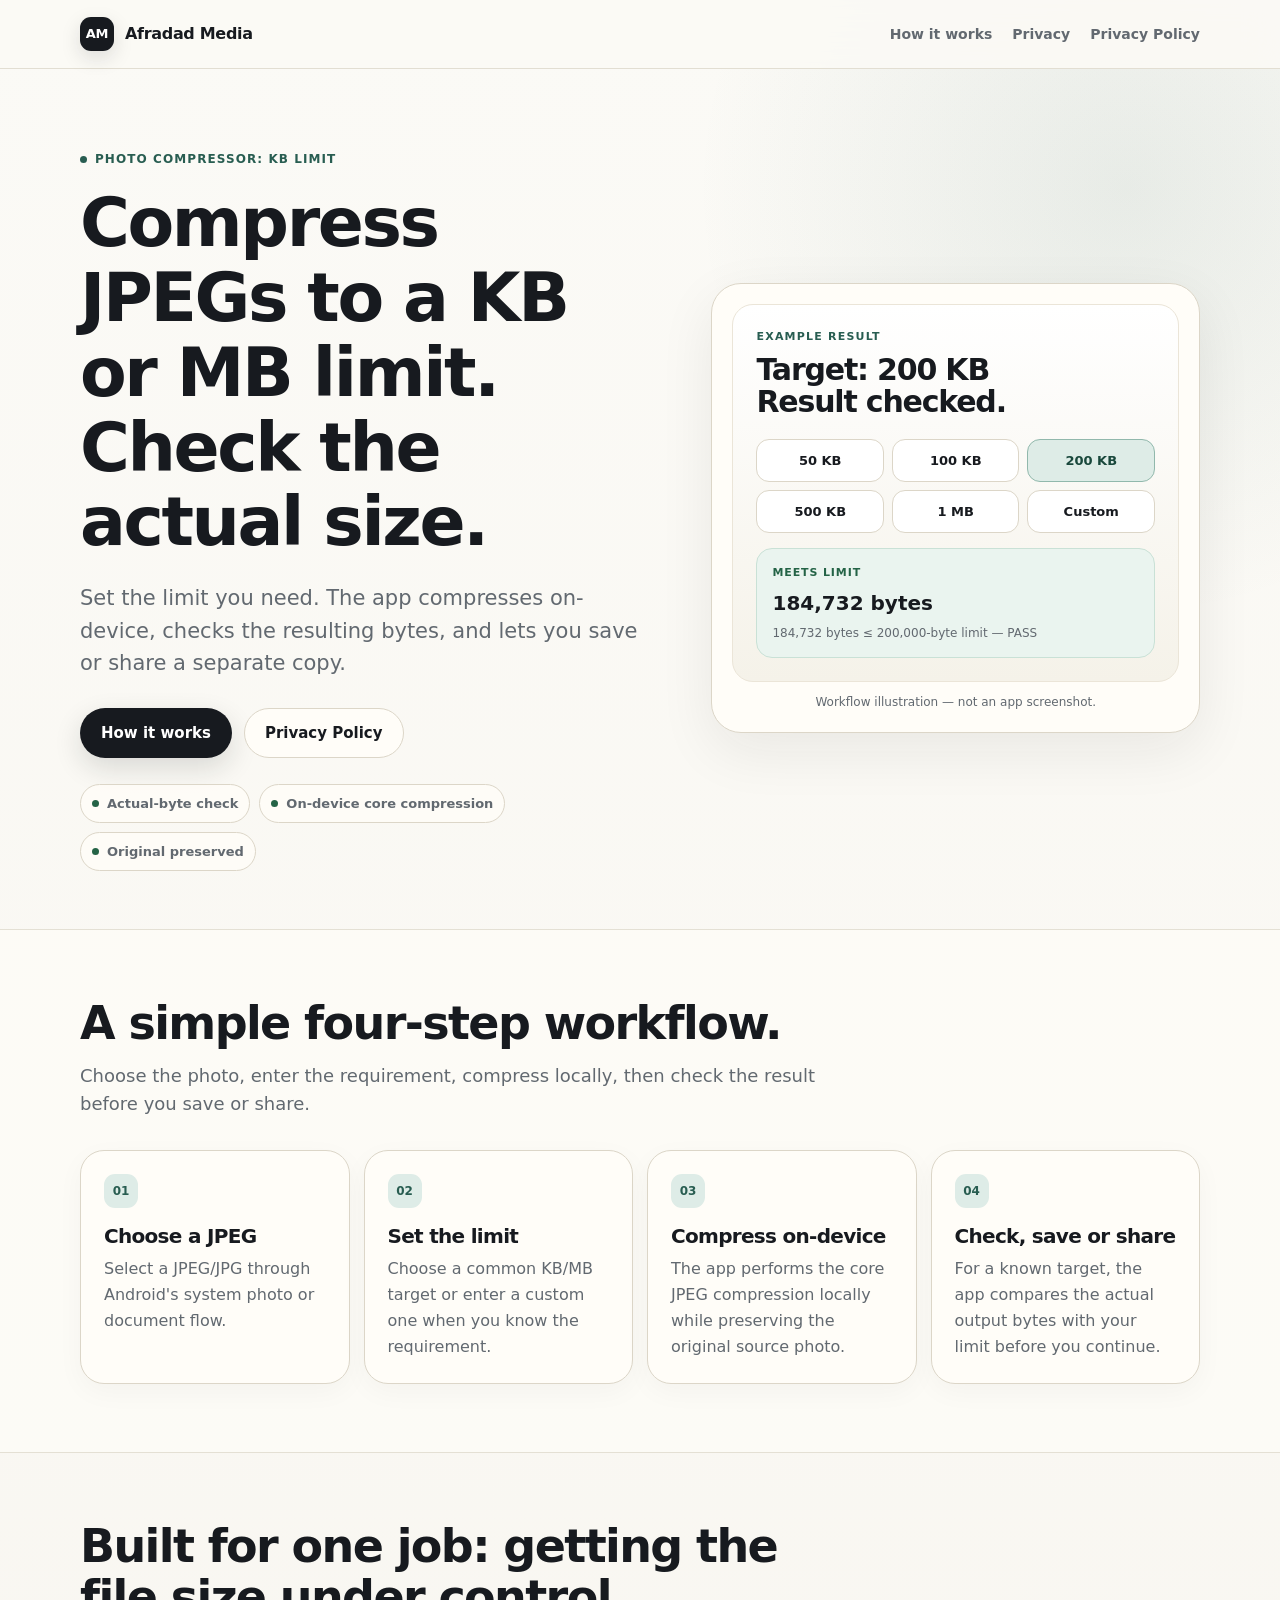
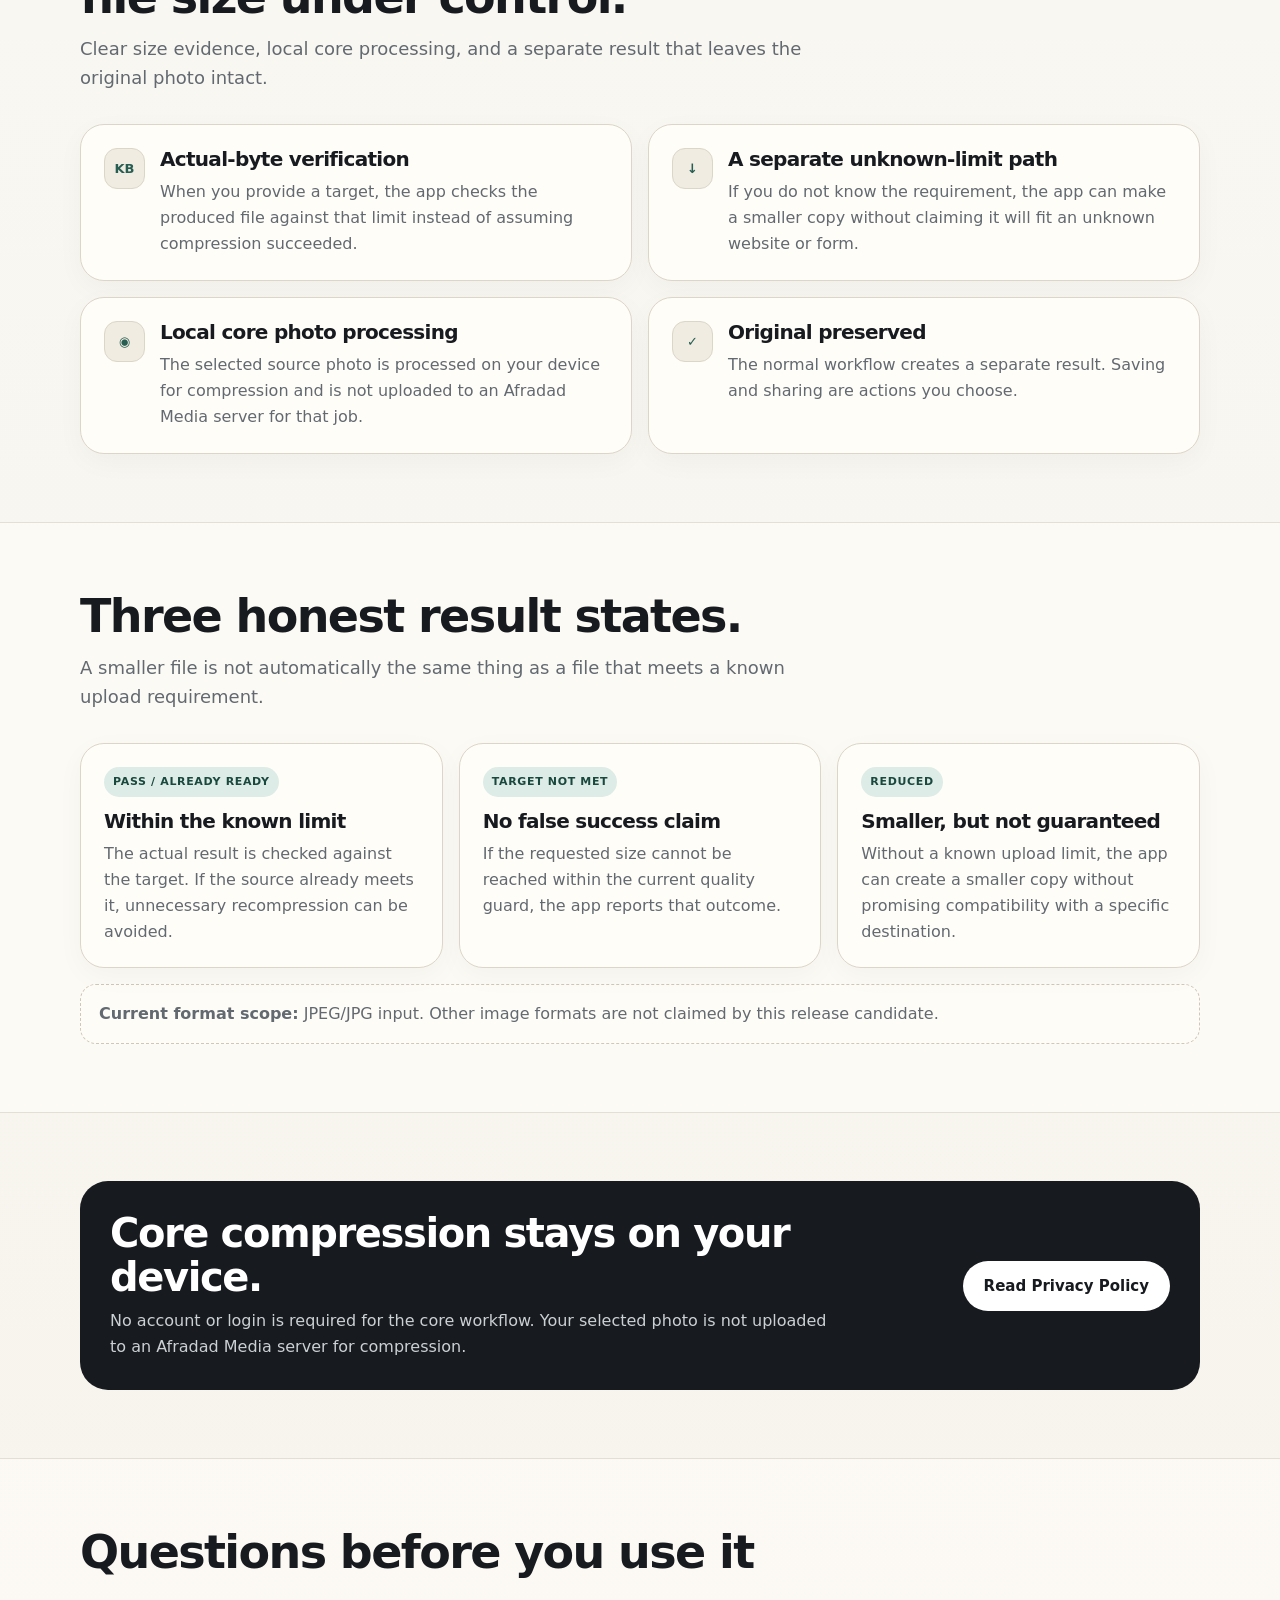
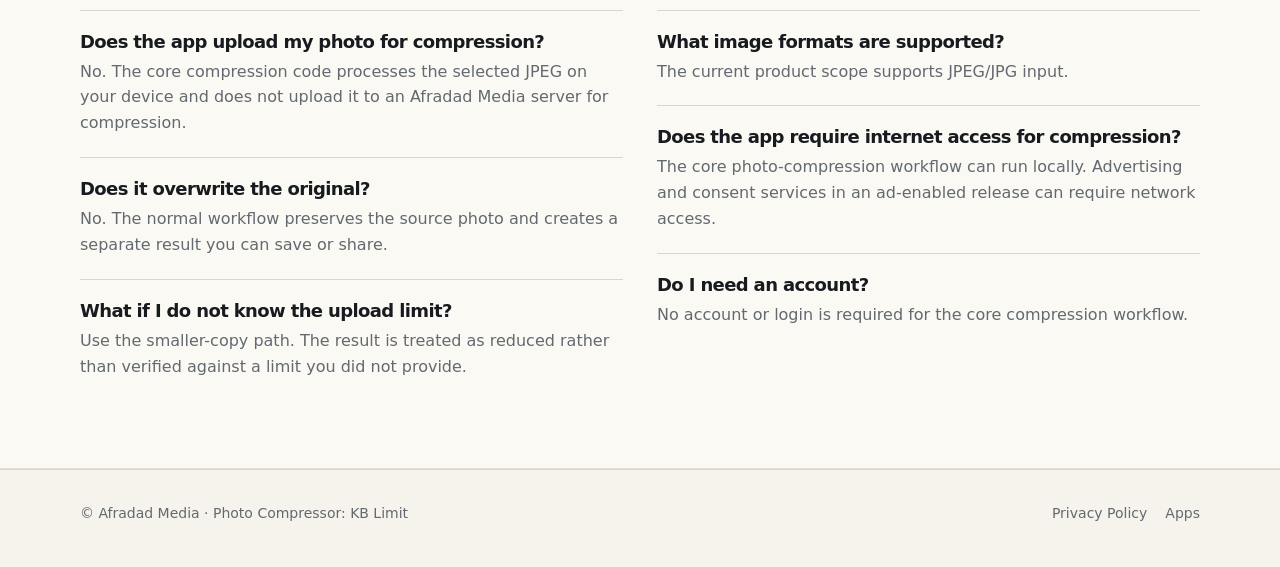
==== commit 0ba33540: "polish: simplify landing copy and first-view hierarchy" ====
--- a/public/photo-compressor-kb-limit/index.html
+++ b/public/photo-compressor-kb-limit/index.html
@@ -32,14 +32,14 @@
       <div class="container hero-grid">
         <div>
           <div class="eyebrow">Photo Compressor: KB Limit</div>
-          <h1>Compress to a KB/MB target. Verify before you upload.</h1>
-          <p class="lead">Choose a JPEG, set the file-size limit you need, and check the actual output size before you save or share. The core compression happens on your device.</p>
+          <h1>Compress JPEGs to a KB or MB limit. Check the actual size.</h1>
+          <p class="lead">Set the limit you need. The app compresses on-device, checks the resulting bytes, and lets you save or share a separate copy.</p>
           <div class="hero-actions">
-            <a class="button primary" href="#how-it-works">See how it works</a>
-            <a class="button secondary" href="./privacy/">Read Privacy Policy</a>
+            <a class="button primary" href="#how-it-works">How it works</a>
+            <a class="button secondary" href="./privacy/">Privacy Policy</a>
           </div>
           <div class="trust-row" aria-label="Product highlights">
-            <span class="trust-pill"><span class="trust-dot"></span>JPEG/JPG</span>
+            <span class="trust-pill"><span class="trust-dot"></span>Actual-byte check</span>
             <span class="trust-pill"><span class="trust-dot"></span>On-device core compression</span>
             <span class="trust-pill"><span class="trust-dot"></span>Original preserved</span>
           </div>
@@ -47,8 +47,8 @@
 
         <figure class="product-card">
           <div class="product-card-inner">
-            <div class="mini-kicker">Known upload limit</div>
-            <div class="mini-title">Set the target.<br>Check the real result.</div>
+            <div class="mini-kicker">Example result</div>
+            <div class="mini-title">Target: 200 KB<br>Result checked.</div>
             <div class="limit-grid" aria-hidden="true">
               <div class="limit-chip">50 KB</div>
               <div class="limit-chip">100 KB</div>
@@ -71,8 +71,8 @@
     <section class="section section-soft" id="how-it-works">
       <div class="container">
         <div class="section-head">
-          <h2>From JPEG to a checked file size in four steps.</h2>
-          <p>The workflow stays focused on the upload-size problem instead of turning into a general photo editor.</p>
+          <h2>A simple four-step workflow.</h2>
+          <p>Choose the photo, enter the requirement, compress locally, then check the result before you save or share.</p>
         </div>
         <div class="step-grid">
           <article class="card">
@@ -102,8 +102,8 @@
     <section class="section">
       <div class="container">
         <div class="section-head">
-          <h2>Focused on the details that matter for an upload limit.</h2>
-          <p>Clear size evidence, a separate path for unknown limits, local core processing, and a result that does not overwrite the original.</p>
+          <h2>Built for one job: getting the file size under control.</h2>
+          <p>Clear size evidence, local core processing, and a separate result that leaves the original photo intact.</p>
         </div>
         <div class="feature-grid">
           <article class="card feature-card">
@@ -141,7 +141,7 @@
     <section class="section section-soft">
       <div class="container">
         <div class="section-head">
-          <h2>Clear result states instead of a vague “compressed” message.</h2>
+          <h2>Three honest result states.</h2>
           <p>A smaller file is not automatically the same thing as a file that meets a known upload requirement.</p>
         </div>
         <div class="status-grid">
@@ -169,8 +169,8 @@
       <div class="container">
         <div class="callout">
           <div>
-            <h2>Your photo does not need an account to be compressed.</h2>
-            <p>No user account or login is required for the core workflow. The Privacy Policy explains the boundary between local photo processing and Google advertising/consent services in an ad-enabled release.</p>
+            <h2>Core compression stays on your device.</h2>
+            <p>No account or login is required for the core workflow. Your selected photo is not uploaded to an Afradad Media server for compression.</p>
           </div>
           <a class="button" href="./privacy/">Read Privacy Policy</a>
         </div>
--- a/public/photo-compressor-kb-limit/assets/site.css
+++ b/public/photo-compressor-kb-limit/assets/site.css
@@ -103,6 +103,7 @@
 }
 .trust-dot{width:7px;height:7px;border-radius:50%;background:var(--success)}
 .product-card{
+  margin:0;
   background:var(--surface);border:1px solid var(--line);border-radius:30px;
   box-shadow:var(--shadow);padding:20px
 }
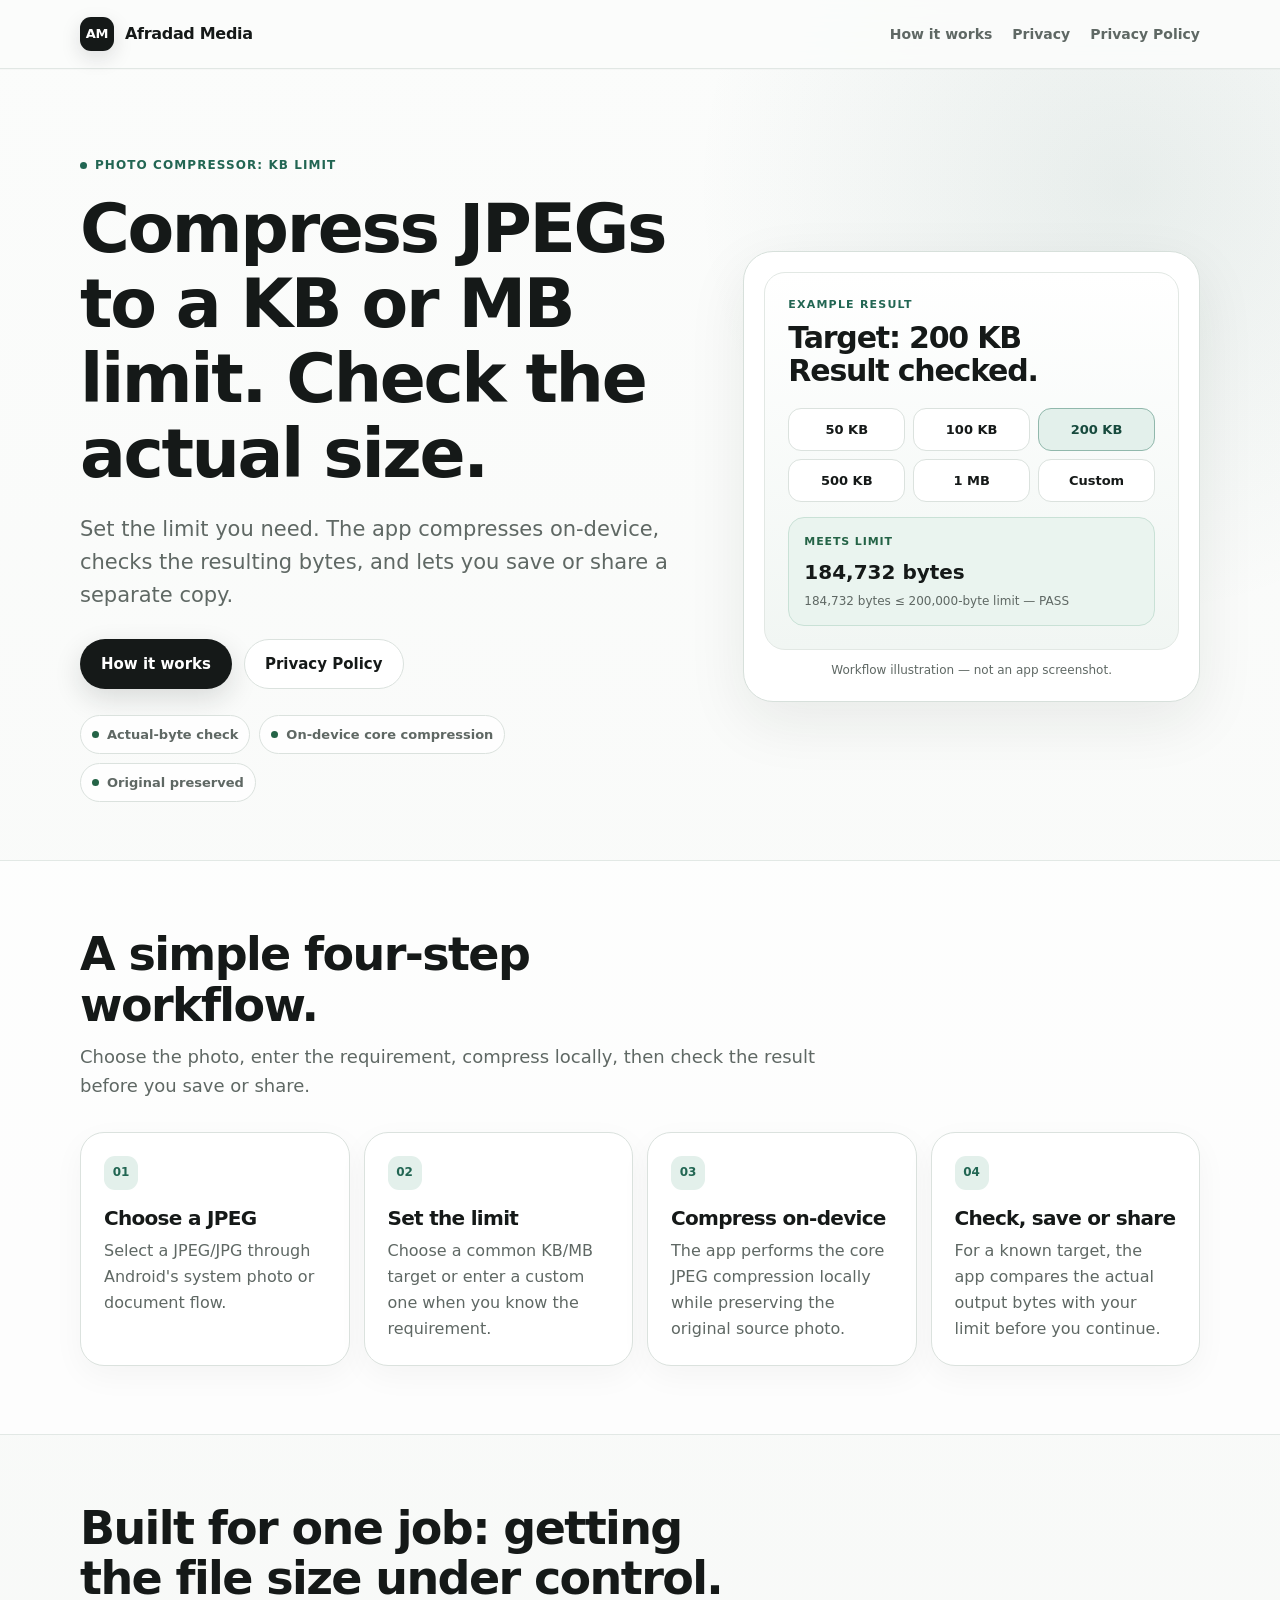
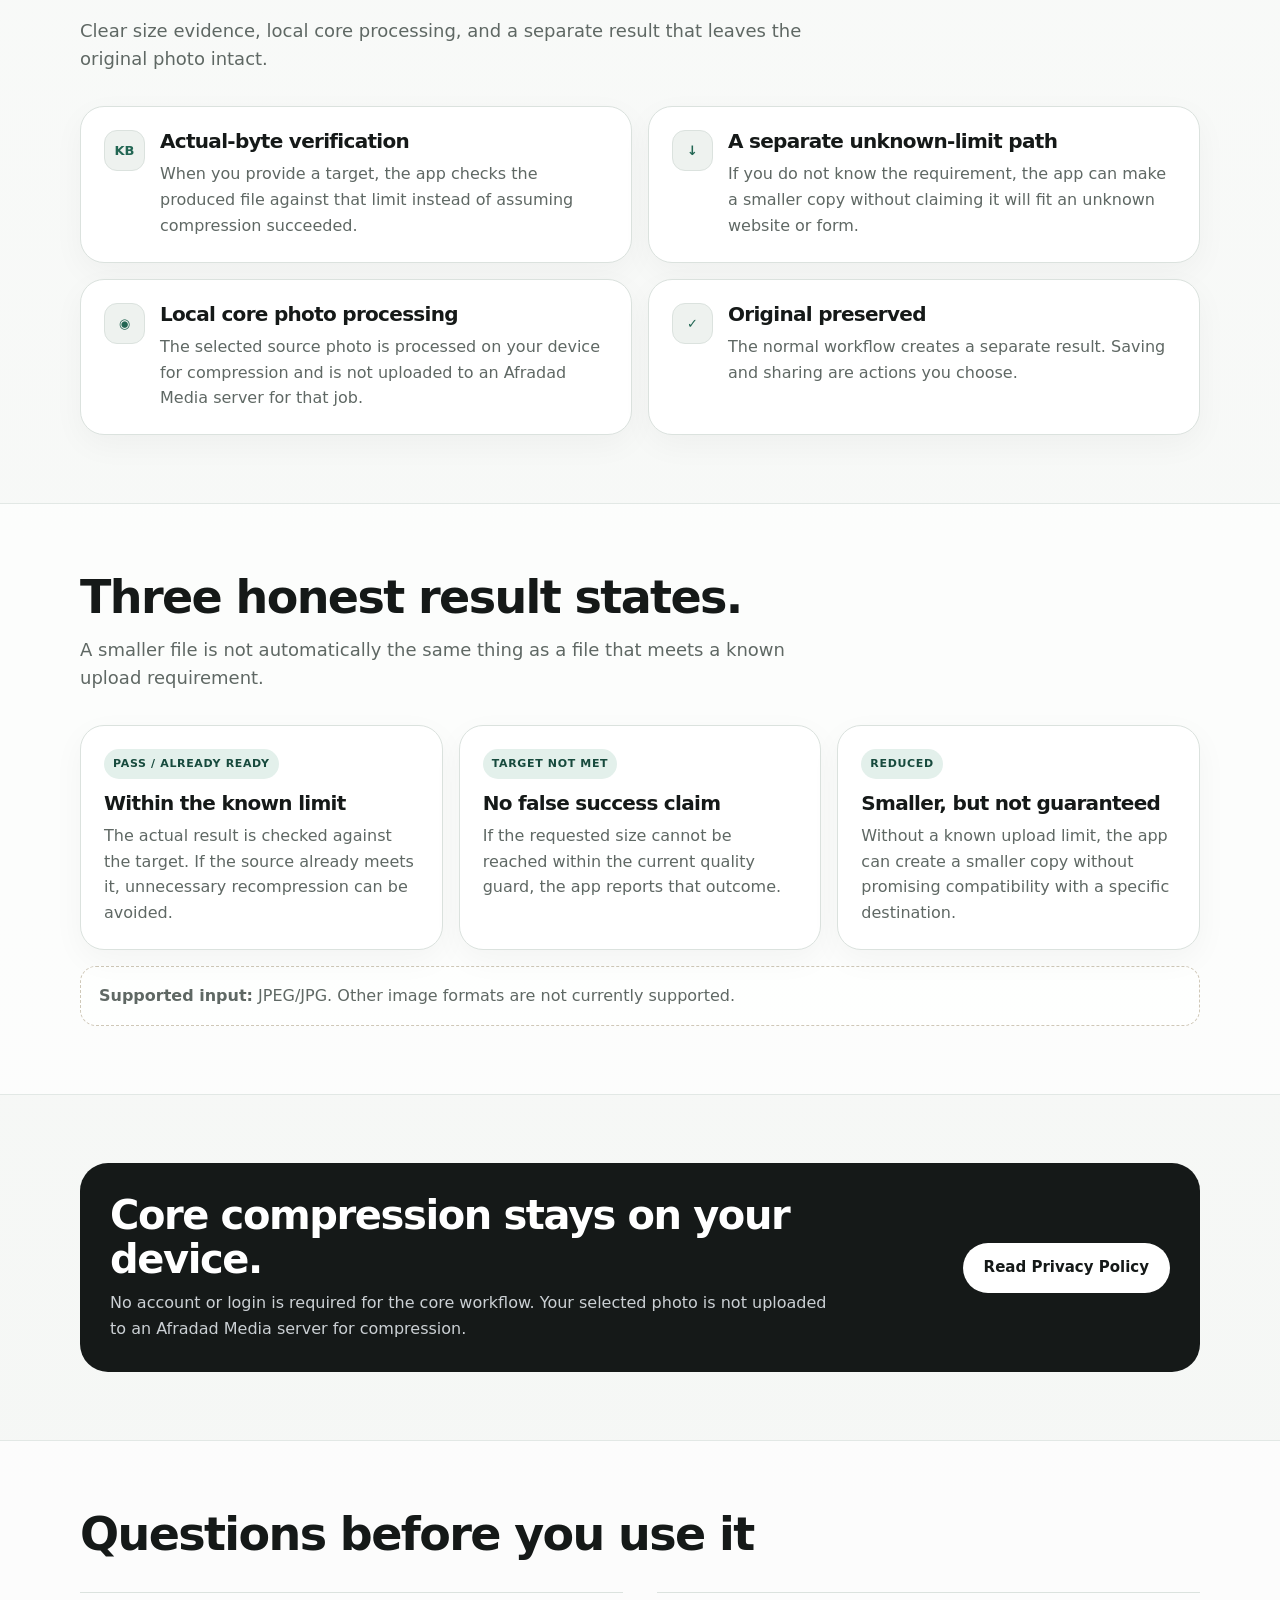
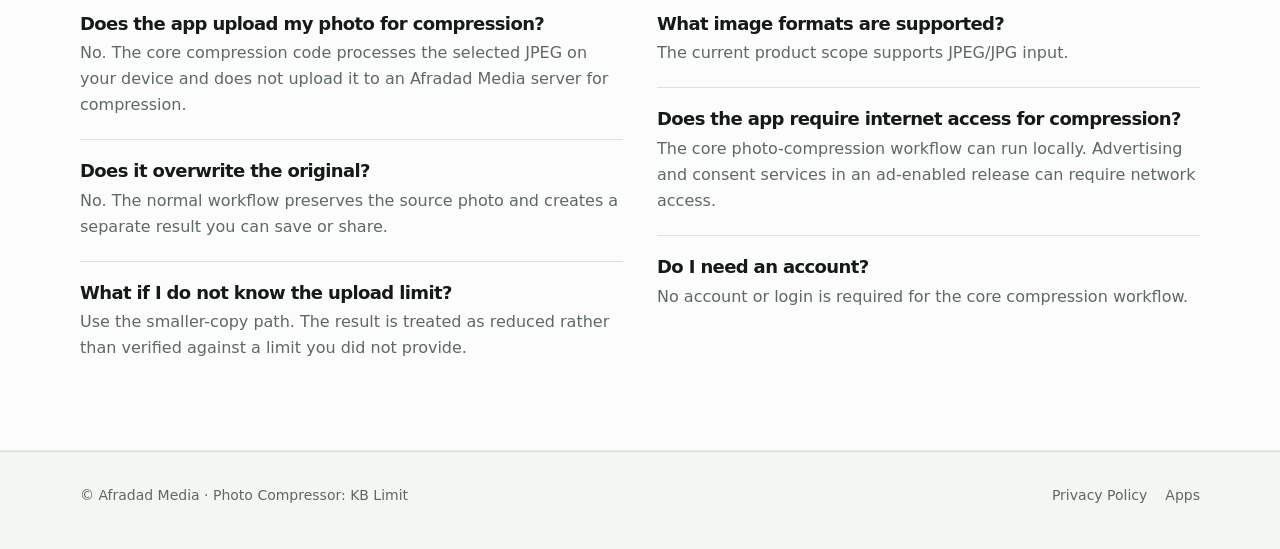
==== commit 8ec2ece3: "polish: remove internal release wording from landing" ====
--- a/public/photo-compressor-kb-limit/index.html
+++ b/public/photo-compressor-kb-limit/index.html
@@ -161,7 +161,7 @@
             <p>Without a known upload limit, the app can create a smaller copy without promising compatibility with a specific destination.</p>
           </article>
         </div>
-        <div class="format-note"><strong>Current format scope:</strong> JPEG/JPG input. Other image formats are not claimed by this release candidate.</div>
+        <div class="format-note"><strong>Supported input:</strong> JPEG/JPG. Other image formats are not currently supported.</div>
       </div>
     </section>
 
--- a/public/photo-compressor-kb-limit/assets/site.css
+++ b/public/photo-compressor-kb-limit/assets/site.css
@@ -1,19 +1,19 @@
 :root{
-  --bg:#f6f3ec;
-  --surface:#fffdf8;
-  --surface-2:#f0ece2;
-  --ink:#171a1f;
-  --ink-soft:#353a40;
-  --muted:#626970;
-  --line:#dcd6c8;
-  --accent:#285d51;
-  --accent-strong:#19483c;
-  --accent-soft:#deece7;
+  --bg:#f4f6f4;
+  --surface:#ffffff;
+  --surface-2:#eef2ef;
+  --ink:#151918;
+  --ink-soft:#343b38;
+  --muted:#5f6864;
+  --line:#dbe2de;
+  --accent:#226653;
+  --accent-strong:#174a3d;
+  --accent-soft:#e3f0eb;
   --success:#246346;
   --success-soft:#eaf4ef;
   --warning:#725713;
   --warning-soft:#fff4cf;
-  --shadow:0 18px 56px rgba(23,26,31,.075);
+  --shadow:0 20px 60px rgba(21,35,30,.08);
   --radius:24px;
   --max:1120px;
   --reading:72ch;
@@ -26,7 +26,7 @@
   color:var(--ink);
   background:
     radial-gradient(circle at 88% 5%,rgba(40,93,81,.09),transparent 27rem),
-    linear-gradient(180deg,#fbfaf6 0%,var(--bg) 100%);
+    linear-gradient(180deg,#fbfcfb 0%,var(--bg) 100%);
   line-height:1.62;
   -webkit-font-smoothing:antialiased;
   text-rendering:optimizeLegibility;
@@ -50,8 +50,8 @@
 .site-header{
   position:sticky;top:0;z-index:20;
   backdrop-filter:saturate(150%) blur(16px);
-  background:rgba(251,250,246,.9);
-  border-bottom:1px solid rgba(220,214,200,.78)
+  background:rgba(251,252,251,.9);
+  border-bottom:1px solid rgba(219,226,222,.82)
 }
 .nav{min-height:68px;display:flex;align-items:center;justify-content:space-between;gap:24px}
 .brand{display:flex;align-items:center;gap:11px;text-decoration:none;font-weight:750;letter-spacing:-.02em;min-width:0}
@@ -99,7 +99,7 @@
 .trust-pill{
   display:inline-flex;align-items:center;gap:8px;
   padding:8px 11px;border:1px solid var(--line);border-radius:999px;
-  background:rgba(255,253,248,.82);font-size:13px;color:var(--muted);font-weight:600
+  background:rgba(255,255,255,.86);font-size:13px;color:var(--muted);font-weight:600
 }
 .trust-dot{width:7px;height:7px;border-radius:50%;background:var(--success)}
 .product-card{
@@ -108,8 +108,8 @@
   box-shadow:var(--shadow);padding:20px
 }
 .product-card-inner{
-  border-radius:21px;background:linear-gradient(180deg,#fff 0%,#f5f2e9 100%);
-  border:1px solid #ebe5d8;padding:23px
+  border-radius:21px;background:linear-gradient(180deg,#ffffff 0%,#f1f6f3 100%);
+  border:1px solid #e2e8e4;padding:23px
 }
 .visual-caption{font-size:12px;color:var(--muted);margin:11px 4px 0;text-align:center}
 .mini-kicker{font-size:11px;text-transform:uppercase;letter-spacing:.11em;color:var(--accent);font-weight:800}
@@ -126,9 +126,9 @@
 .proof-detail{font-size:12px;line-height:1.5;color:var(--muted);margin-top:4px}
 .section{padding:68px 0}
 .section-soft{
-  background:rgba(255,253,248,.62);
-  border-top:1px solid rgba(220,214,200,.72);
-  border-bottom:1px solid rgba(220,214,200,.72)
+  background:rgba(255,255,255,.7);
+  border-top:1px solid rgba(219,226,222,.76);
+  border-bottom:1px solid rgba(219,226,222,.76)
 }
 .section-head{max-width:760px;margin-bottom:32px}
 .section-head p{color:var(--muted);font-size:18px;line-height:1.58;margin:13px 0 0}
@@ -137,7 +137,7 @@
 .status-grid{display:grid;grid-template-columns:repeat(3,1fr);gap:16px}
 .card{
   background:var(--surface);border:1px solid var(--line);border-radius:var(--radius);
-  padding:23px;box-shadow:0 8px 28px rgba(23,26,31,.035)
+  padding:23px;box-shadow:0 10px 32px rgba(21,35,30,.04)
 }
 .step-num{
   width:34px;height:34px;border-radius:11px;display:grid;place-items:center;
@@ -158,7 +158,7 @@
 }
 .format-note{
   margin-top:16px;padding:16px 18px;border:1px dashed #cfc8b8;
-  border-radius:16px;color:var(--muted);background:rgba(255,253,248,.55)
+  border-radius:16px;color:var(--muted);background:rgba(255,255,255,.7)
 }
 .callout{
   display:grid;grid-template-columns:1fr auto;gap:28px;align-items:center;
@@ -188,7 +188,7 @@
 .summary-item span{display:block;color:var(--muted);font-size:13px;line-height:1.5;margin-top:4px}
 .policy-toc{
   margin:28px 0 4px;padding:20px;border:1px solid var(--line);
-  border-radius:18px;background:rgba(255,253,248,.72)
+  border-radius:18px;background:rgba(255,255,255,.78)
 }
 .policy-toc strong{display:block;margin-bottom:9px}
 .policy-toc-links{display:flex;flex-wrap:wrap;gap:8px 14px}
@@ -245,3 +245,27 @@
   html{scroll-behavior:auto}
   .button{transition:none}
 }
+
+/* Final landing + privacy visual polish */
+.site-header{box-shadow:0 1px 0 rgba(21,35,30,.02)}
+.hero{padding-top:82px}
+.hero-grid{grid-template-columns:minmax(0,1.14fr) minmax(340px,.86fr)}
+.product-card{border-color:#d7e0db}
+.product-card-inner{box-shadow:inset 0 1px 0 rgba(255,255,255,.85)}
+.card{transition:border-color .15s ease,box-shadow .15s ease}
+.card:hover{border-color:#cbd8d2;box-shadow:0 14px 38px rgba(21,35,30,.055)}
+.section-head h2{max-width:680px}
+.policy-header{padding-bottom:8px}
+.policy-summary{margin-top:28px}
+.summary-item{box-shadow:0 8px 24px rgba(21,35,30,.03)}
+.policy-toc a,.policy-section a{color:var(--accent);text-decoration-thickness:1px;text-underline-offset:3px}
+.policy-section h2{letter-spacing:-.025em}
+@media (max-width:860px){
+  .hero-grid{grid-template-columns:1fr}
+  .product-card{width:min(100%,560px)}
+}
+@media (max-width:620px){
+  .hero{padding-top:46px}
+  .nav-links a{padding-block:10px}
+  .policy-header h1{font-size:42px}
+}
